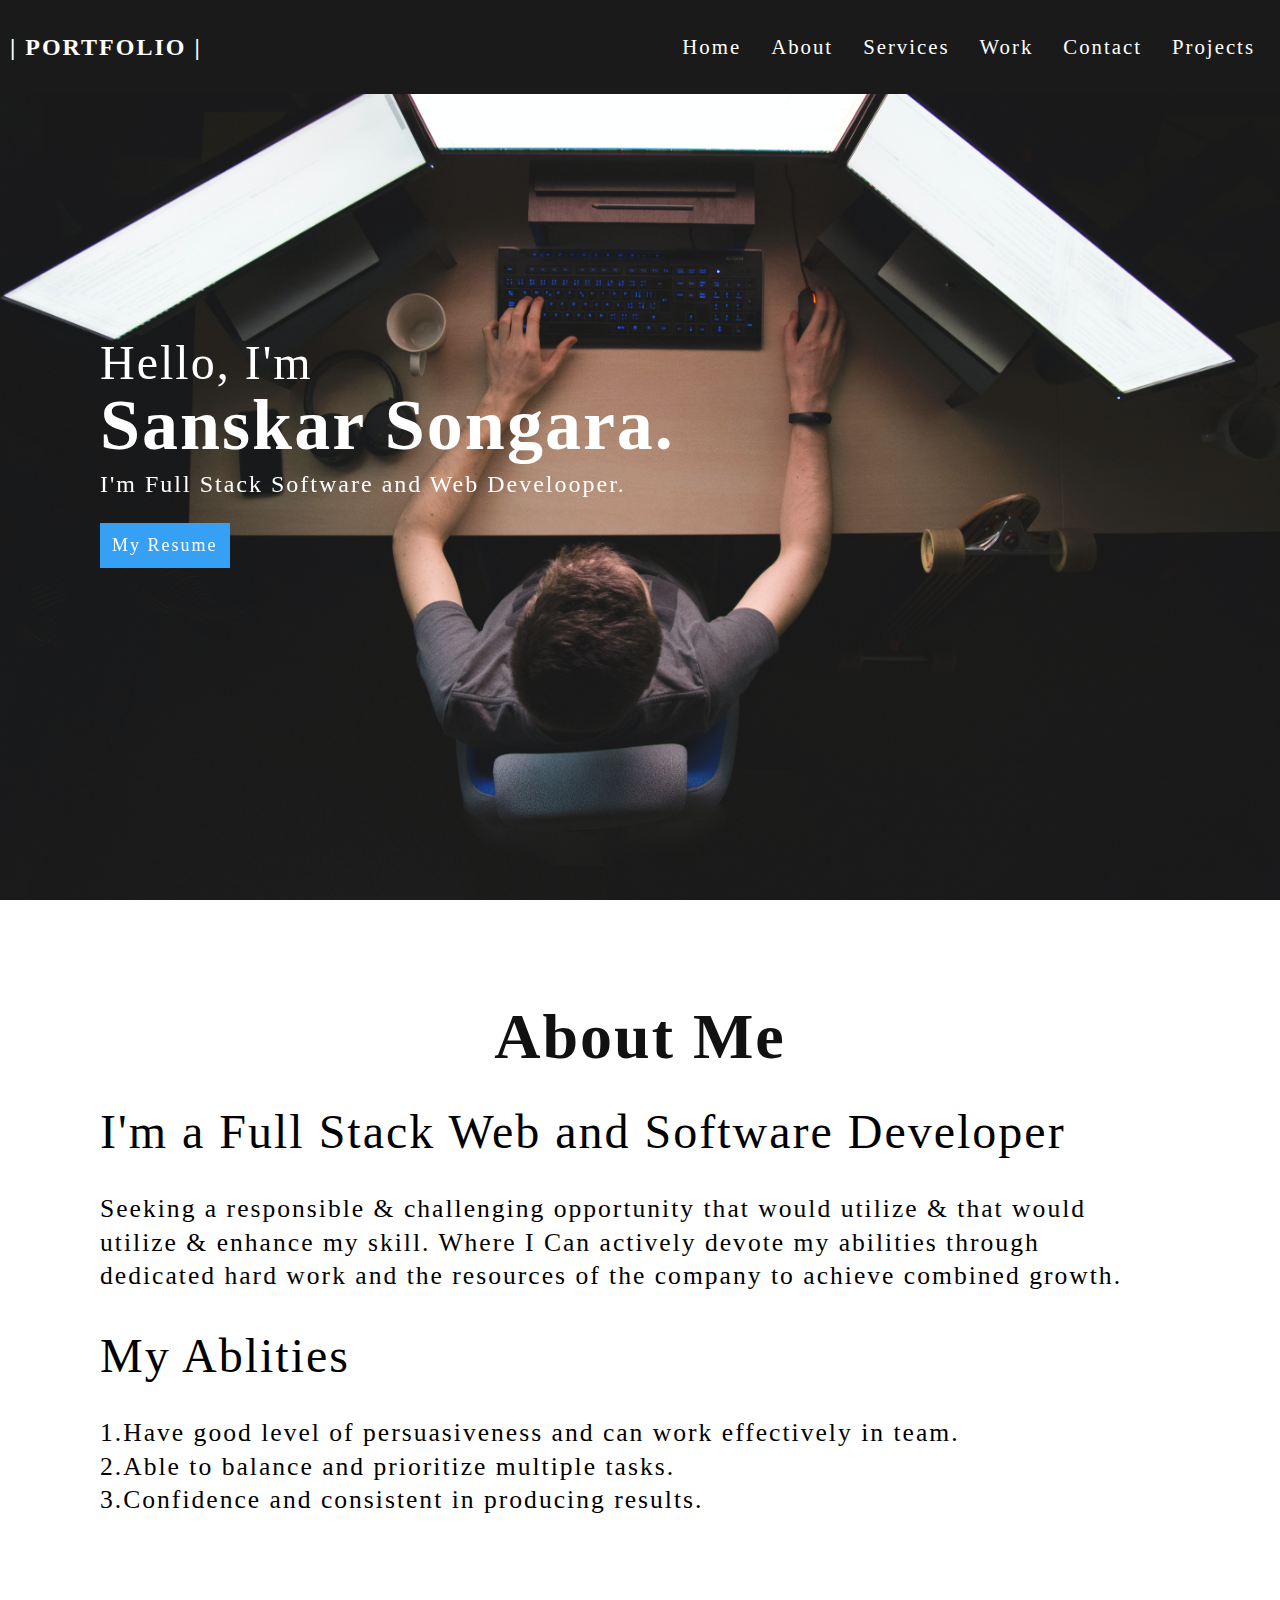
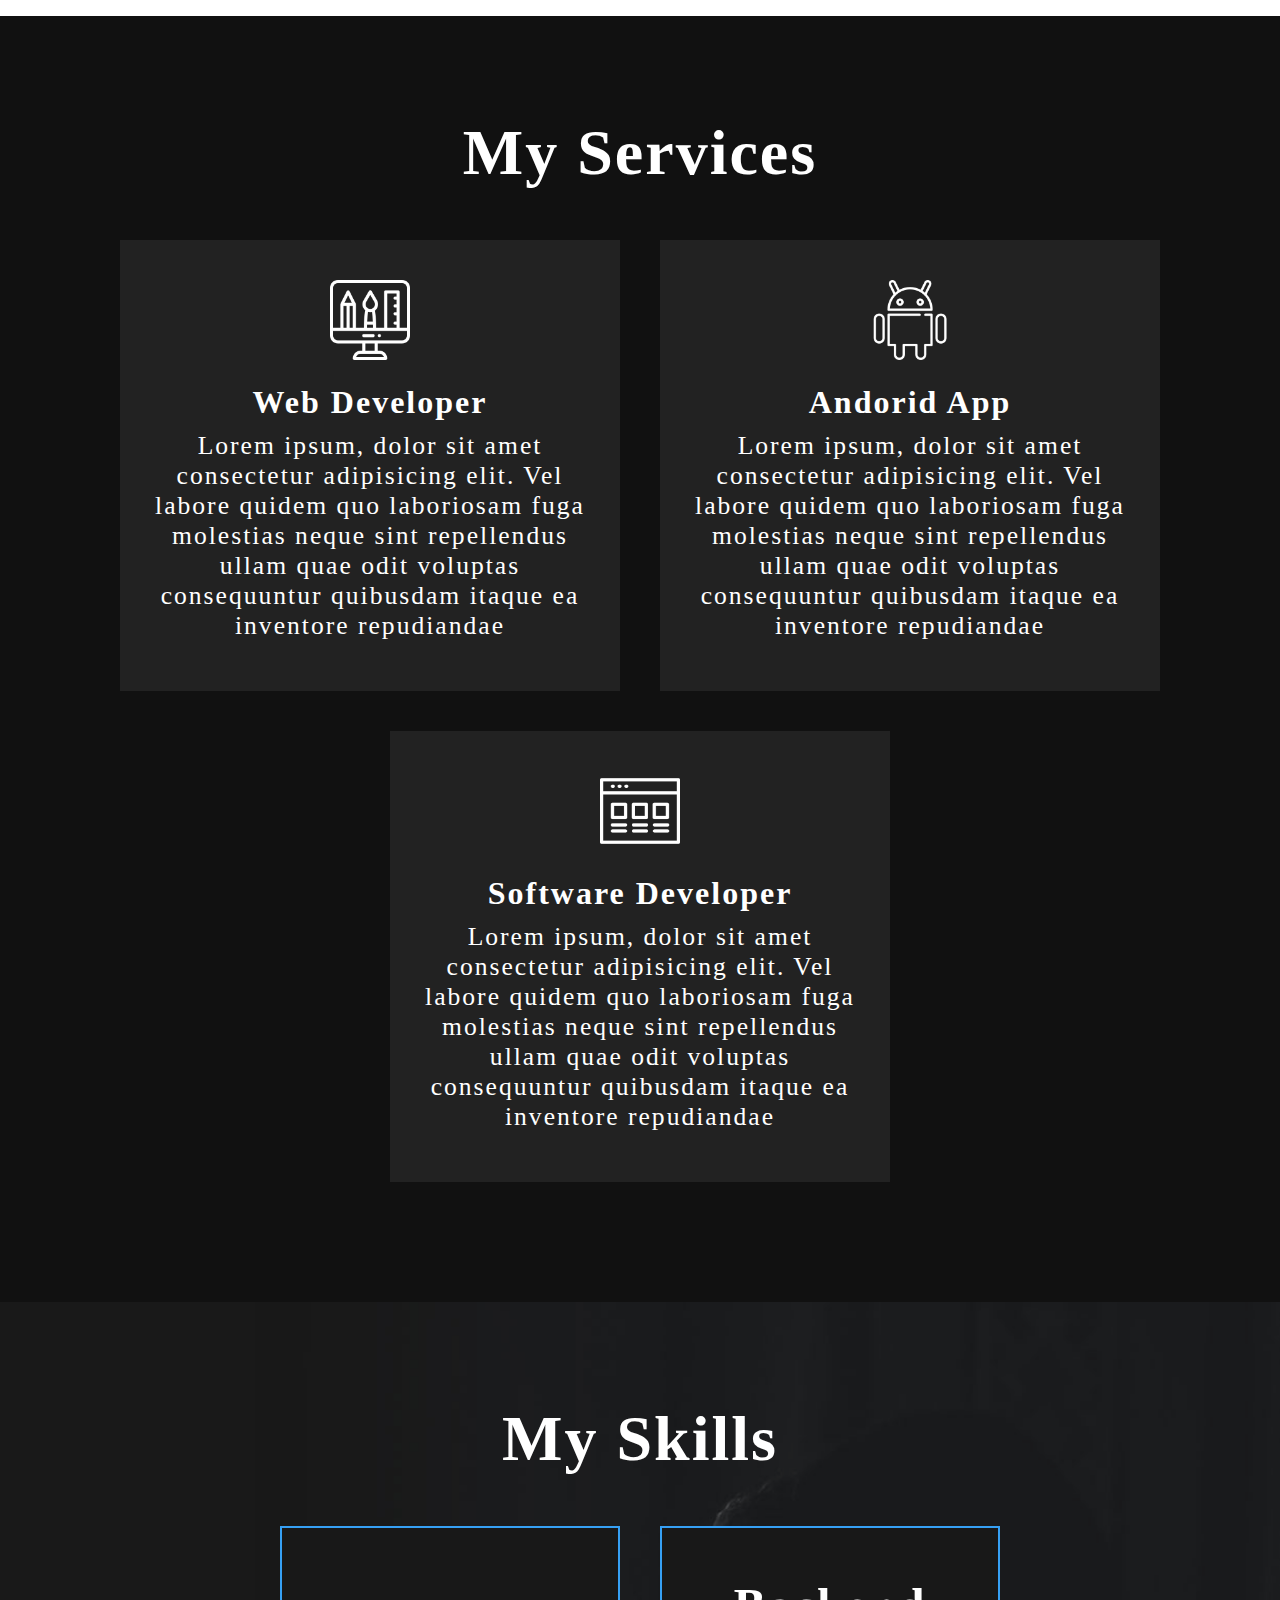
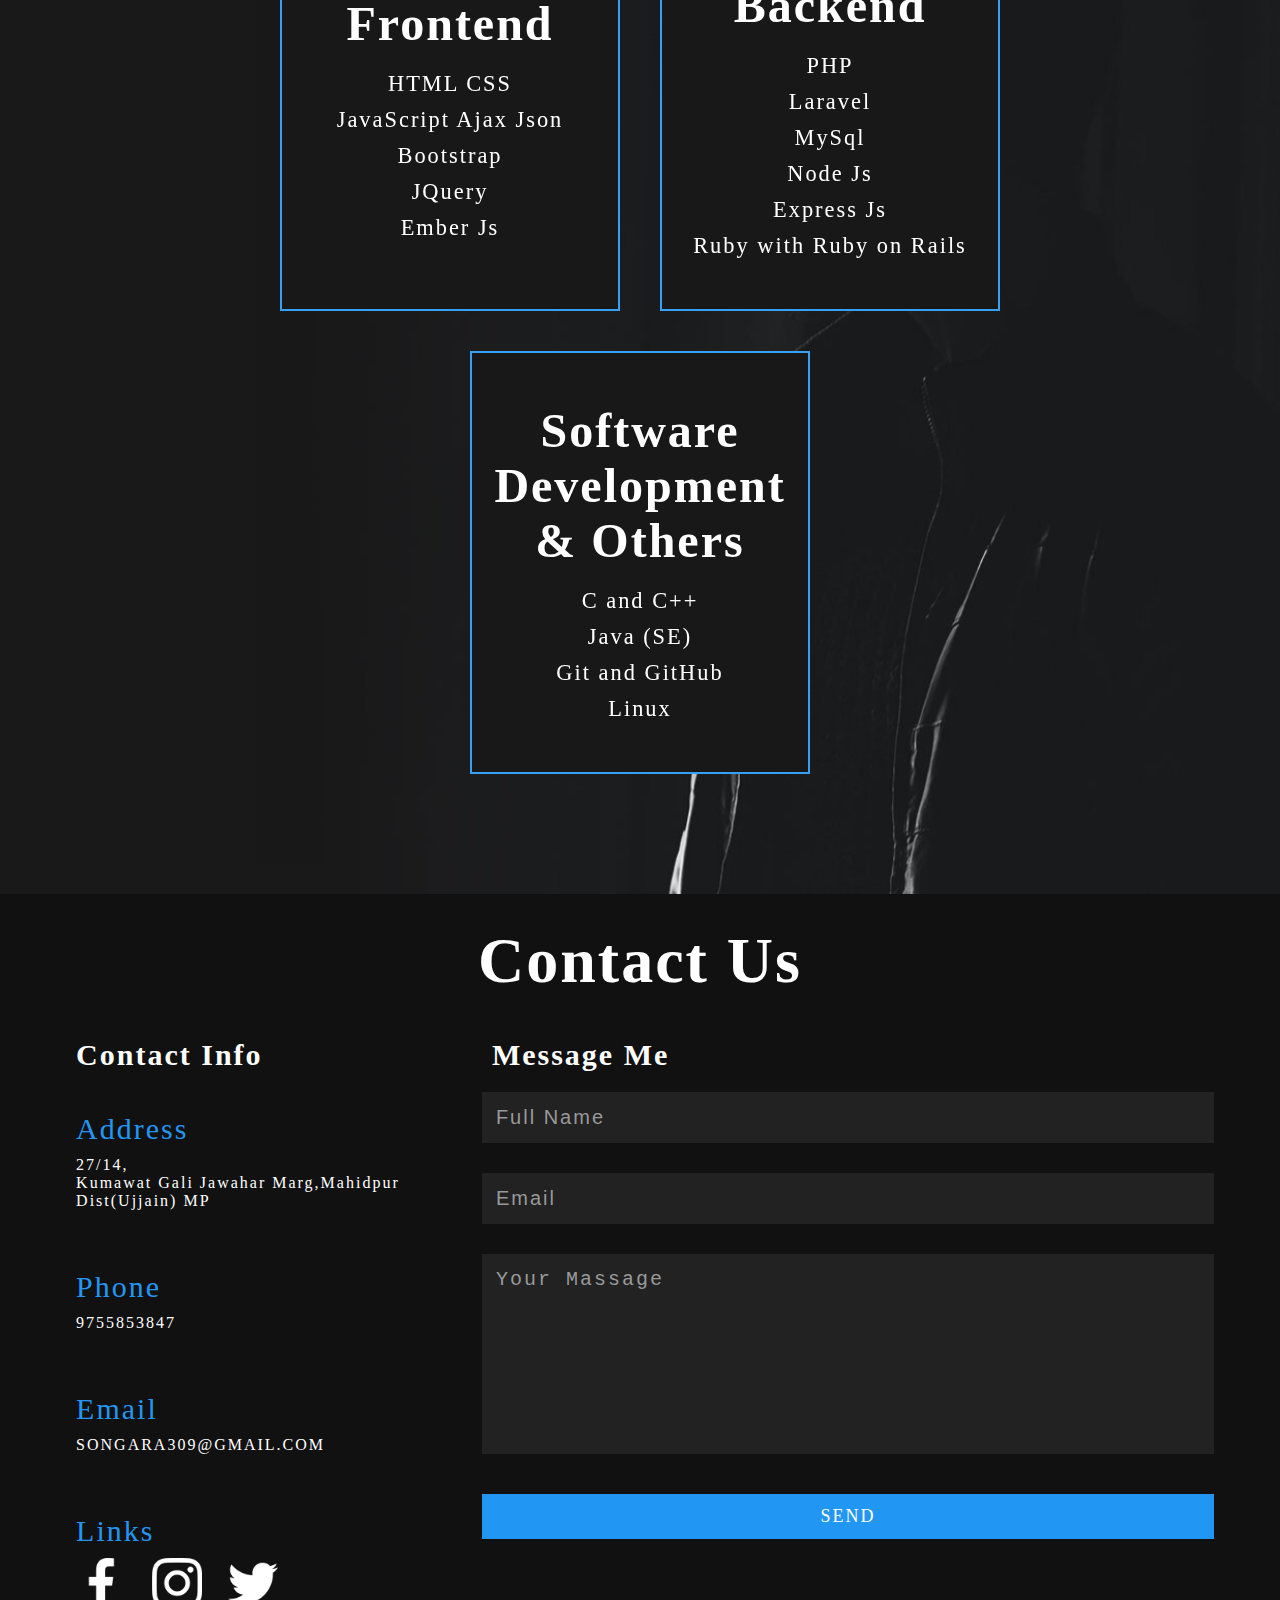
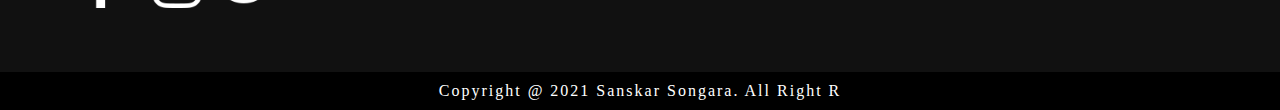
==== index.html @ 2f305f11 "Tab name change & resume fixes" ====
<!DOCTYPE html>
<html lang="en">
<head>
    <meta charset="UTF-8">
    <meta http-equiv="X-UA-Compatible" content="IE=edge">
    <meta name="viewport" content="width=device-width, initial-scale=1.0">
    <link rel="stylesheet" href="style.css">
    <title>Sanskar Songara | Personal Portolio</title>
</head>
<body>
     <header>
         <a href="#" class="logo">| PORTFOLIO |</a>
         <div class="toggle" onclick="toggleMenu(this)"></div>
             <ul class="menu" id="menu"> 
                 <li><a href="#home">Home</a></li>
                 <li><a href="#about">About</a></li>
                 <li><a href="#services">Services</a></li>
                 <li><a href="#work">Work</a></li>
                 <li><a href="#contact">Contact</a></li>
                 <li><a href="#projects">Projects</a></li>
             </ul>
     </header>

     <section class="banner" id="home">
         <div class="textBx">
             <h2>Hello, I'm<br><span>Sanskar Songara.</span></h2>

             <h3>I'm Full Stack Software and Web Develooper.</h3>
             <a href="Resume/index.html" class="btn">My Resume</a>
         </div>
     </section>
    
    <section class="about" id="about">
        <div class="heading">
            <h2>About Me</h2>            
        </div>
        <div class="content">
            <div class="contenBx w50">
                <h3>I'm a Full Stack Web and Software Developer</h3>
                <p><br>Seeking a responsible &  challenging opportunity that would utilize &
                    that would utilize & enhance my skill. Where I Can actively devote my abilities through dedicated hard work and
                    the resources of the company to achieve combined growth. 
                </p>
                <br>
                <br>
                <h3>My Ablities</h3>
                <p>
                    <br>
                    1.Have good level of persuasiveness and can work effectively in team.<br>
                    2.Able to balance and prioritize multiple tasks.<br>
                    3.Confidence and consistent in producing results.
                </p>    
            </div>
           
        </div>
    </section>

    <section class="services" id="services">
        <div class="heading">
            <h2>My Services</h2>
            
        </div>

        <div class="content">
            <div class="servicesBx">
                <img src="img/icon1.png" alt="">
                <h2>Web Developer</h2>
                <p>Lorem ipsum, dolor sit amet consectetur adipisicing elit. Vel labore quidem quo laboriosam fuga molestias neque sint repellendus ullam quae odit voluptas consequuntur quibusdam itaque ea inventore repudiandae </p>
            </div>
            
            <div class="servicesBx">
                <img src="img/icon3.png" alt="">
                <h2>Andorid App</h2>
                <p>Lorem ipsum, dolor sit amet consectetur adipisicing elit. Vel labore quidem quo laboriosam fuga molestias neque sint repellendus ullam quae odit voluptas consequuntur quibusdam itaque ea inventore repudiandae </p>
            </div>

            <div class="servicesBx">
                <img src="img/icon2.png" alt="">
                <h2>Software Developer</h2>
                <p>Lorem ipsum, dolor sit amet consectetur adipisicing elit. Vel labore quidem quo laboriosam fuga molestias neque sint repellendus ullam quae odit voluptas consequuntur quibusdam itaque ea inventore repudiandae </p>
            </div>
        </div>
    </section>
    
    <section class="work" id="work">
      <div class="heading">
          <h2>My Skills</h1>
      </div>
    
    <div class="content">
        
        <div class="workBx">
            <h2>Frontend</h2>
            <ul>
                <li>HTML CSS</li>
                <li>JavaScript Ajax Json</li>
                <li>Bootstrap</li>
                <li>JQuery</li>
                <li>Ember Js</li>
                <!-- <li>React Native</li> -->
            </ul>
        </div>
        
        <div class="workBx">
            <h2>Backend</h2>
            <ul>
                <li>PHP</li>
                <li>Laravel</li>
                <li>MySql</li>
                <li>Node Js</li>
                <li>Express Js </li>
                <li>Ruby with Ruby on Rails</li>
            </ul>
        </div>
        
        <div class="workBx">
            <h2>Software Development & Others</h2>
            <ul>
                <li>C and C++</li>
                <li>Java (SE)</li>
                <li>Git and GitHub</li>
                <li>Linux</li>
            </ul>
        </div>
    </div>     
    </section>
    
    <section class="contact" id="contact">
        <div class="heading">
            <h2>Contact Us</h2>
        </div>
        
        <div class="content">
            <div class="contactInfo">
                <div class="conactInfoBx">
                    <h3>Contact Info</h3>
                    <div class="box">
                        <div class="icon"></div>
                        <div class="text">
                            <h3>Address</h3>
                            <p>27/14,<br> Kumawat Gali Jawahar Marg,Mahidpur<br> Dist(Ujjain) MP</p>
                        </div>
                    </div>
                    <div class="box">
                        <div class="icon"></div>
                        <div class="text">
                            <h3>Phone</h3>
                            <p>9755853847</p>
                        </div>
                    </div>
                    <div class="box">
                        <div class="icon"></div>
                        <div class="text">
                            <h3>Email</h3>
                            <p>SONGARA309@GMAIL.COM</p>
                        </div>
                    </div>
                    <div class="box">
                        <div class="icon"></div>
                        <div class="text">
                            <h3>Links</h3>
                             <img src="img/facebook.png" alt="">
                             <img src="img/instagram.png" alt="">
                             <img src="img/twitter.png" alt="">
                        </div>
                    </div>
                </div>                
            </div>

            <div class="formbx">
                <form action="">
                    <h3>Message Me</h3>
                    <input type="text" placeholder="Full Name">
                    <input type="email" placeholder="Email">
                    <textarea placeholder="Your Massage" ></textarea>
                    <a href="#" class="btn">SEND</a>
                </form>
            </div>
        </div>
    </section>
    

   <div class="copyright">
       <p>Copyright @ 2021 Sanskar Songara. All Right R</p>
   </div>

</body>
</html>


<script>
    function toggleMenu(e)
    {
      
      var menubar = document.getElementById("menu");
      var menulist = document.querySelectorAll(".menu li a");

      if(menubar.style.display=="block")
      {  
          menubar.style.display = "none";
          e.style.backgroundImage = "url('img/menu.png')";
        }
        else
        {
            e.style.backgroundImage = "url('img/close.png')";
            menubar.style.display = "block";
            
            for(let i=0; i<menulist.length;i++)
            {
                menulist[i].addEventListener("click",blockli,true);
            }
            
        }
        
        function blockli()
        {
            menubar.style.display = "none";
            e.style.backgroundImage = "url('img/menu.png')";
        }
    
    }
    
    
     
</script>
---- style.css ----
*{
    
    margin: 0;
    padding: 0;
    box-sizing: border-box;
    letter-spacing: 2px;
    scroll-behavior: smooth;
}

section
{
    padding: 100px;
}
.banner
{
    position: relative;
    min-height: 100vh;
    width: 100%;
    background: url("img/side9.jpg");
    background-size: cover;
    background-position: center;
    display: flex;
    justify-content: space-between;
    align-items: center;    
    opacity: 0.9;
}

.banner h2
{
    font-size: 3em;
    color: #fff;
    font-weight: 500;
    line-height: 1.3em;
    letter-spacing: 2px;
}

.banner h2 span
{
    font-size: 1.5em;
    font-weight: 600;    
    letter-spacing: 2px;
}

.banner h3
{
    font-size: 1.5em;
    color: #fff;
    font-weight: 500;
    line-height: 1.6em;
    letter-spacing: 2px;
}

.btn
{
    position: relative;
    background: #2196f3;
    color: #fff;
    text-decoration: none;
    display: inline-block;
    margin-top: 20px;
    padding: 10px 10px;
    font-size: 18px;
    letter-spacing: 2px;
    font-weight: 500;
    border: 2px solid #2196f3;
}

.btn:hover
{
    background: transparent;
}


header
{
    position: fixed;
    top: 0;
    left: 0;
    background-color: #1a1a1a;
    width: 100%;
    padding: 15px 10px;
    z-index: 1;
    display: flex;
    justify-content: space-between;
    align-items: center;
}

header .logo
{
    color: #fff;
    font-size: 24px;
    text-decoration: none;
    font-weight: 700;
    
}

header ul
{
    position: relative;
    display: flex;
}

header ul li
{
    position: relative;
    list-style: none;
    padding: 20px 0px;
    
}

header ul li:hover
{
    background-color: #2196f3;
}

header ul li a
{
    position: relative;
    display: inline-block;
    margin: 0 15px;
    font-size: 1.3em;
    font-weight: 500;
    color: #fff;
    text-decoration: none;
}

.heading    
{
    width: 100%;
    text-align: center;
    margin-bottom: 30px;
    color: #111;
}

.heading h2
{
    font-weight: 550;
    font-size: 4.0em;
}
.content
{
    display: flex;
    flex-direction: column;
    justify-content: space-between;
}

.contenBx
{
    padding-right: 30px;
}

.contenBx h3
{
    font-size: 3em;
    font-weight: 500;
    
}
.contenBx p
{
    font-size: 1.6em;
    font-weight: 400;    
    line-height: 1.3em;    
}

.w50
{
    min-width: 50%;
}

.services
{
    background: #111;
    
}

.services .heading
{
    color: #fff;
    
}
.services .heading p
{
    font-size: 1.4em;
}

.services .content
{
    display: flex;
    justify-content: center;
    flex-wrap: wrap;
    flex-direction: row;
}

.services .content .servicesBx
{
    padding: 40px 20px;
    background: #222;
    color: #fff;
    max-width: 500px;
    margin: 20px;
    text-align: center;
    transition: 0.5s;
}

.services .content .servicesBx:hover
{
    background-color:  #2196f3;
}


.services .content .servicesBx img
{
    max-width: 80px;
    filter: invert(1);
    margin-bottom: 10px;
}

.services .content .servicesBx h2
{
    font-weight: 550;
    font-size: 2.0em;
    margin: 10px;
}
.services .content .servicesBx p
{
    font-size: 1.6em;
    font-weight: 400;   
    margin: 10px;
}

.work
{
    position: relative;
    min-height: 100vh;
    background: url("img/banner\ \(1\).jpg");
    background-size: cover;
    background-repeat: no-repeat;
    background-position: right;
    opacity: 0.9;
}

.work .heading h2
{
    color: #fff;
}

.work .content
{
    position: relative;
    display: flex;
    flex-direction: row;
    justify-content: center;
    flex-wrap: wrap;
    
}

.content .workBx:hover
{
    background: #2196f3;
    color: black;
}
.content .workBx
{
    padding: 40px 20px;
    background: black;
    color: #fff;
    width: 340px;
    margin: 20px;
    text-align: center;
    display: flex;
    justify-content: center;
    align-items: center;
    flex-direction: column;
    transition: 0.5s;
    border: 2px solid  #2196f3;
}
.workBx h2
{
    font-weight: 550;
    font-size: 3.0em;
    margin: 10px;
}

.workBx ul li
{
    list-style: none;  
    font-size: 1.4em;
    margin: 10px;
}

.contact .heading h2
{
    color: #fff;
}
.contact
{
    color: #fff;
    background: #111;
    padding: 30px;
}


.contact .content
{
    display: flex;
    flex-direction: row;
    justify-content: space-around;
    
}

.conactInfo
{
    min-height: 40%;    
}

.conactInfoBx
{
    position: relative;
}

.conactInfoBx .box
{
    position: relative;
    padding: 20px 0;
    display: flex;
}

.conactInfoBx h3
{
    font-weight: 550;
    font-size: 30px;
    margin: 10px;   
    color: white;
}

.conactInfoBx  .box .text h3
{
    font-weight: 500;
    color: #2196f3;
    margin-bottom: 0;
}
.conactInfoBx  .box .text img
{
    filter: invert(1);
    max-width: 40px;
    padding: 10px;
    max-width: 70px; 
}

.conactInfoBx .box .text p
{
    font-weight: 300;
    font-size: 16px;
    margin: 10px;   
    color: white;
  
}

.contact .content .formbx
{
    min-width: 60%;
}

.contact .content .formbx form 
{
    display: flex;
    flex-direction: column;
}

.contact .content .formbx form input,
.contact .content .formbx form textarea
{
    color: #fff;
    font-size: 20px;
    font-weight: 500;
    margin-top: 10px;
} 

.contact .content .formbx form h3
{
    font-weight: 550;
    font-size: 30px;
    margin: 10px;   
    color: white;
}

.formbx form input,
.formbx form textarea
{
    margin-bottom: 20px;
    padding: 14px;
    font-size: 16px;
    border: none;
    outline: none;
    background: #222;
    resize: none;
    
}
.formbx form textarea{
    
    min-height: 200px;

}

.formbx form input::placeholder,
.formbx form textarea::placeholder
{
 color: #999;
}

.formbx form a
{
    text-align: center;
    
}

.copyright
{
    background-color: #000;
    color: #fff;
    text-align: center;
    padding: 10px;
}

@media (max-width: 991px)
{
    .menu
    {
        position: fixed;
        top: 58px;
        left: 0;
        display: none;
        text-align: center;
        background-color: #222;
        width: 100%;
        height: 100%;
        border-top:  1px solid reba(0,0,0,0.2);
        transition: 0.10;
        z-index: 0.9;
        
    }
    
   

   .toggle
   {
       width: 40px;
       height: 40px;
       background: url("img/menu.png");
       background-position: center;
       background-repeat: no-repeat;
       background-size: 30px;
       cursor: pointer;
       transition: 0.5;
       
    }
    
    
    
    .contact .content 
    {
        flex-direction: column;
        padding: 15px;
    }


    .contact .content .formbx form 
    {
        margin-top: 20px;
    }
    
    section 
    {
        padding: 20px;
    }
    

  
    .banner h2 {
    font-size: 1.5em;
    }

    .banner {
        min-height: 60vh;
    }


   .heading h2 {
    font-weight: 550;
    font-size: 2em;
   }

   .contenBx h3 {
    font-size: 1.5em;
    font-weight: 500;
    text-align: center;
   }

   .contenBx {
       padding-right: 0;
    }

   .contenBx p{
      font-size: 1.2rem;   
   }

   .services .content .servicesBx h2 {
   
    font-size: 1.5em;
   
}

 .services .content .servicesBx p {
    font-size: 1.1em;
    
}

.services .content .servicesBx {
    padding: 15px 0px;
   
}

.workBx h2 {
 
    font-size: 1.7em;
 
}

.workBx ul li {
    font-size: 1.2em;
    
}

.content .workBx {
    padding: 10px 10px;
} 

.conactInfoBx .box .text img {
    max-width: 43px;
}

.contact .content .formbx form input,
.contact .content .formbx form textarea
 {
   font-size: 12px;
}

}
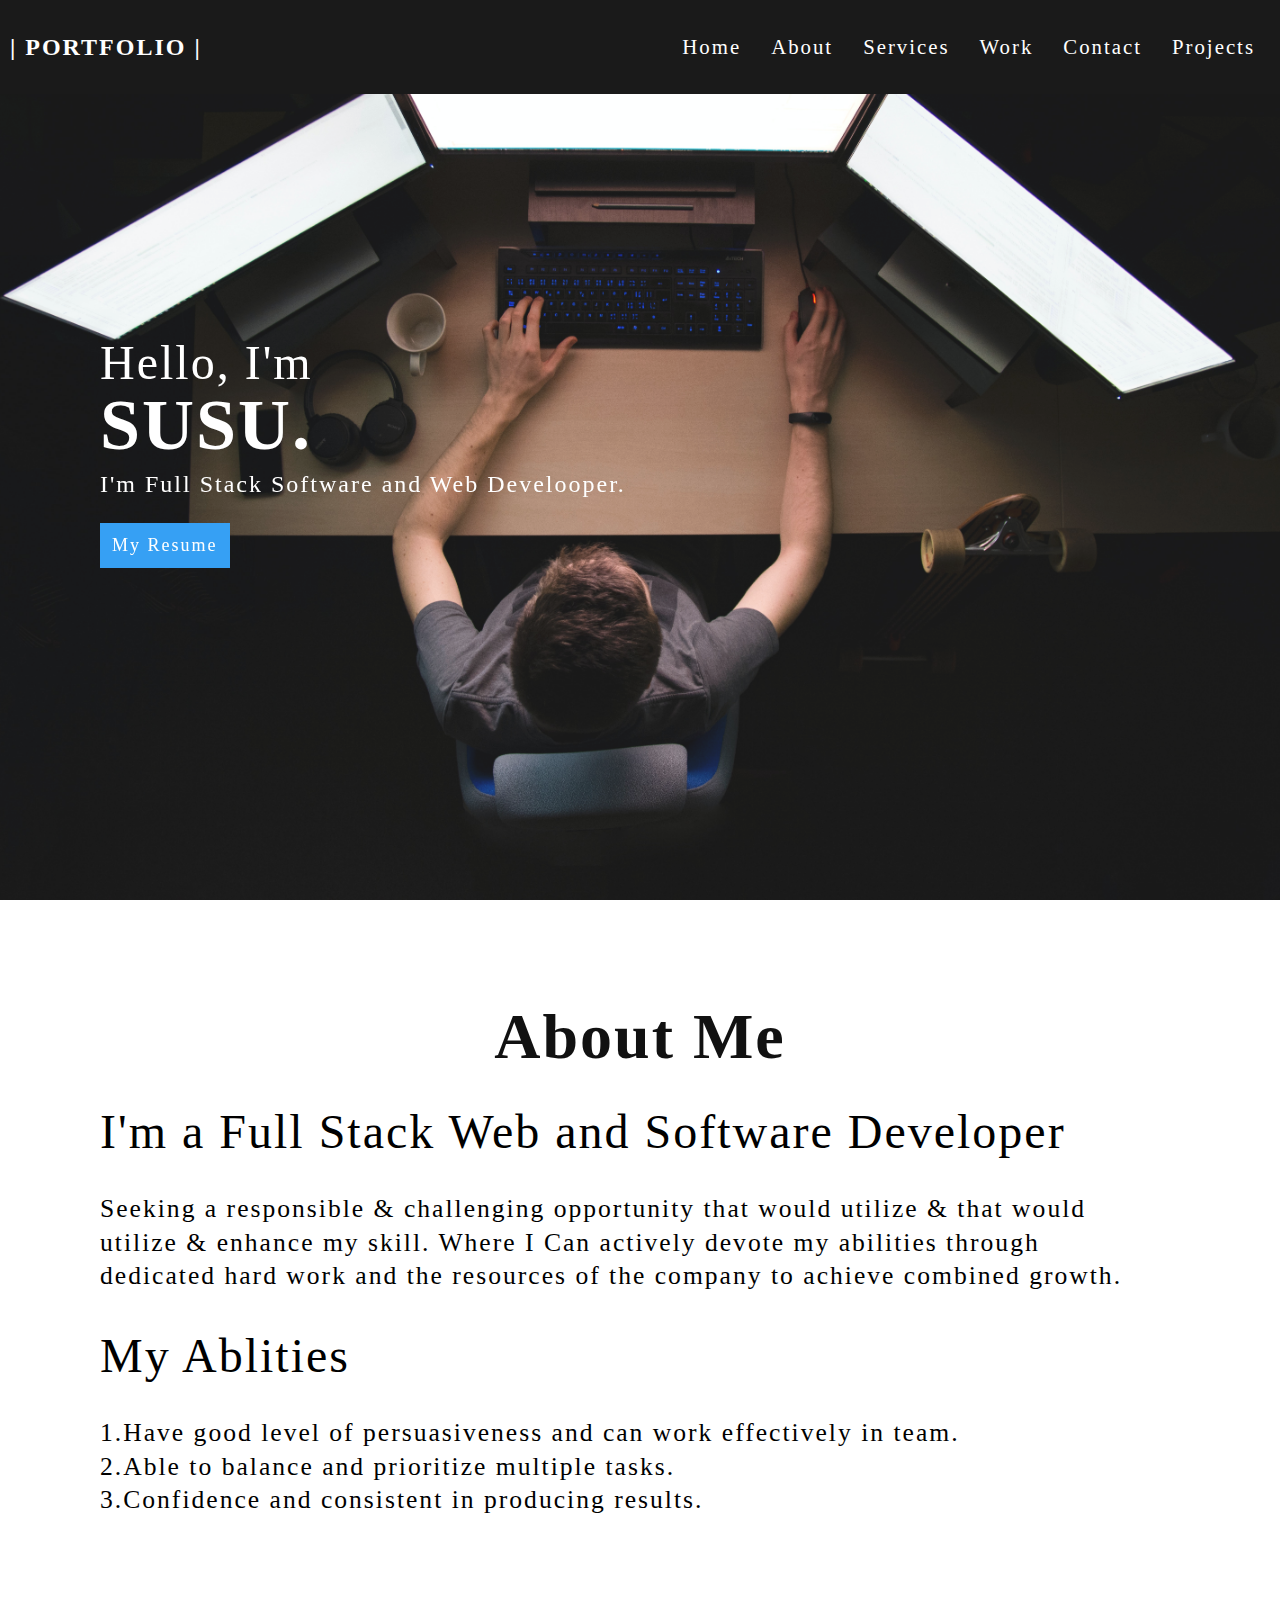
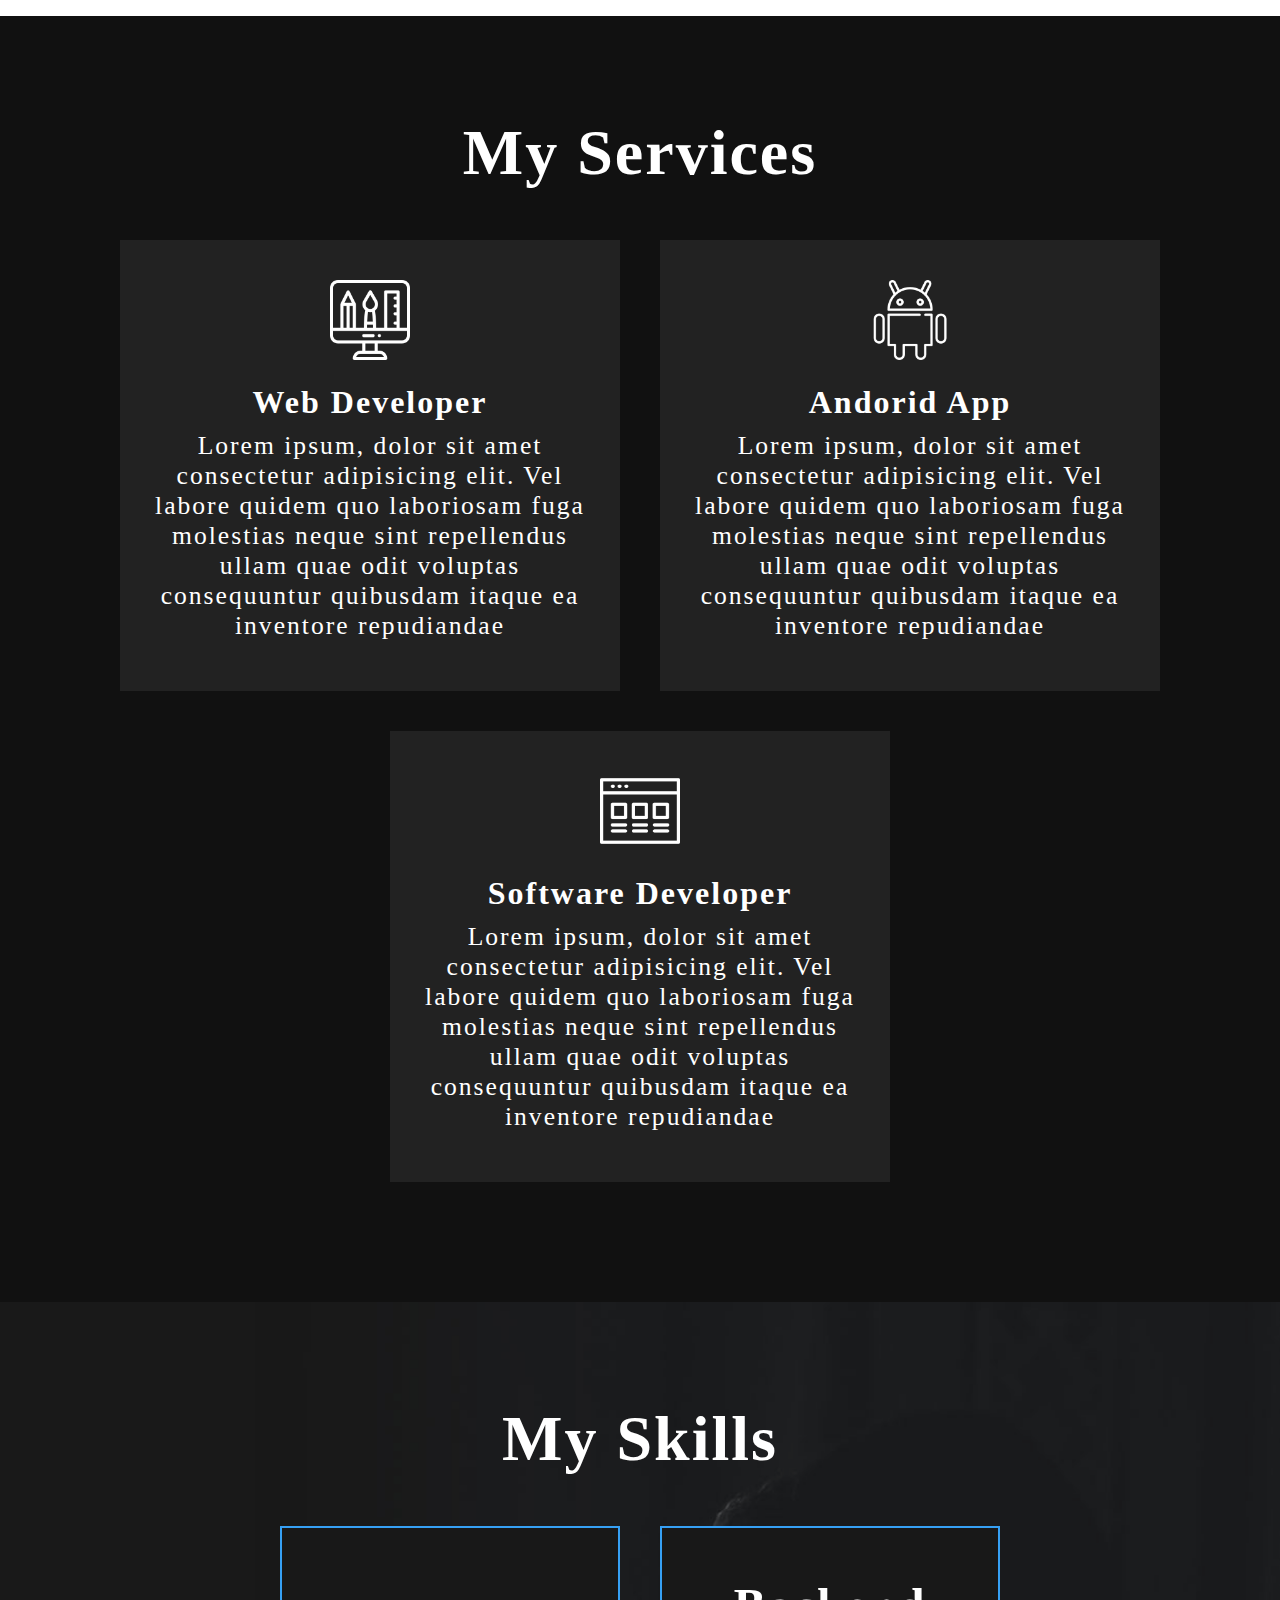
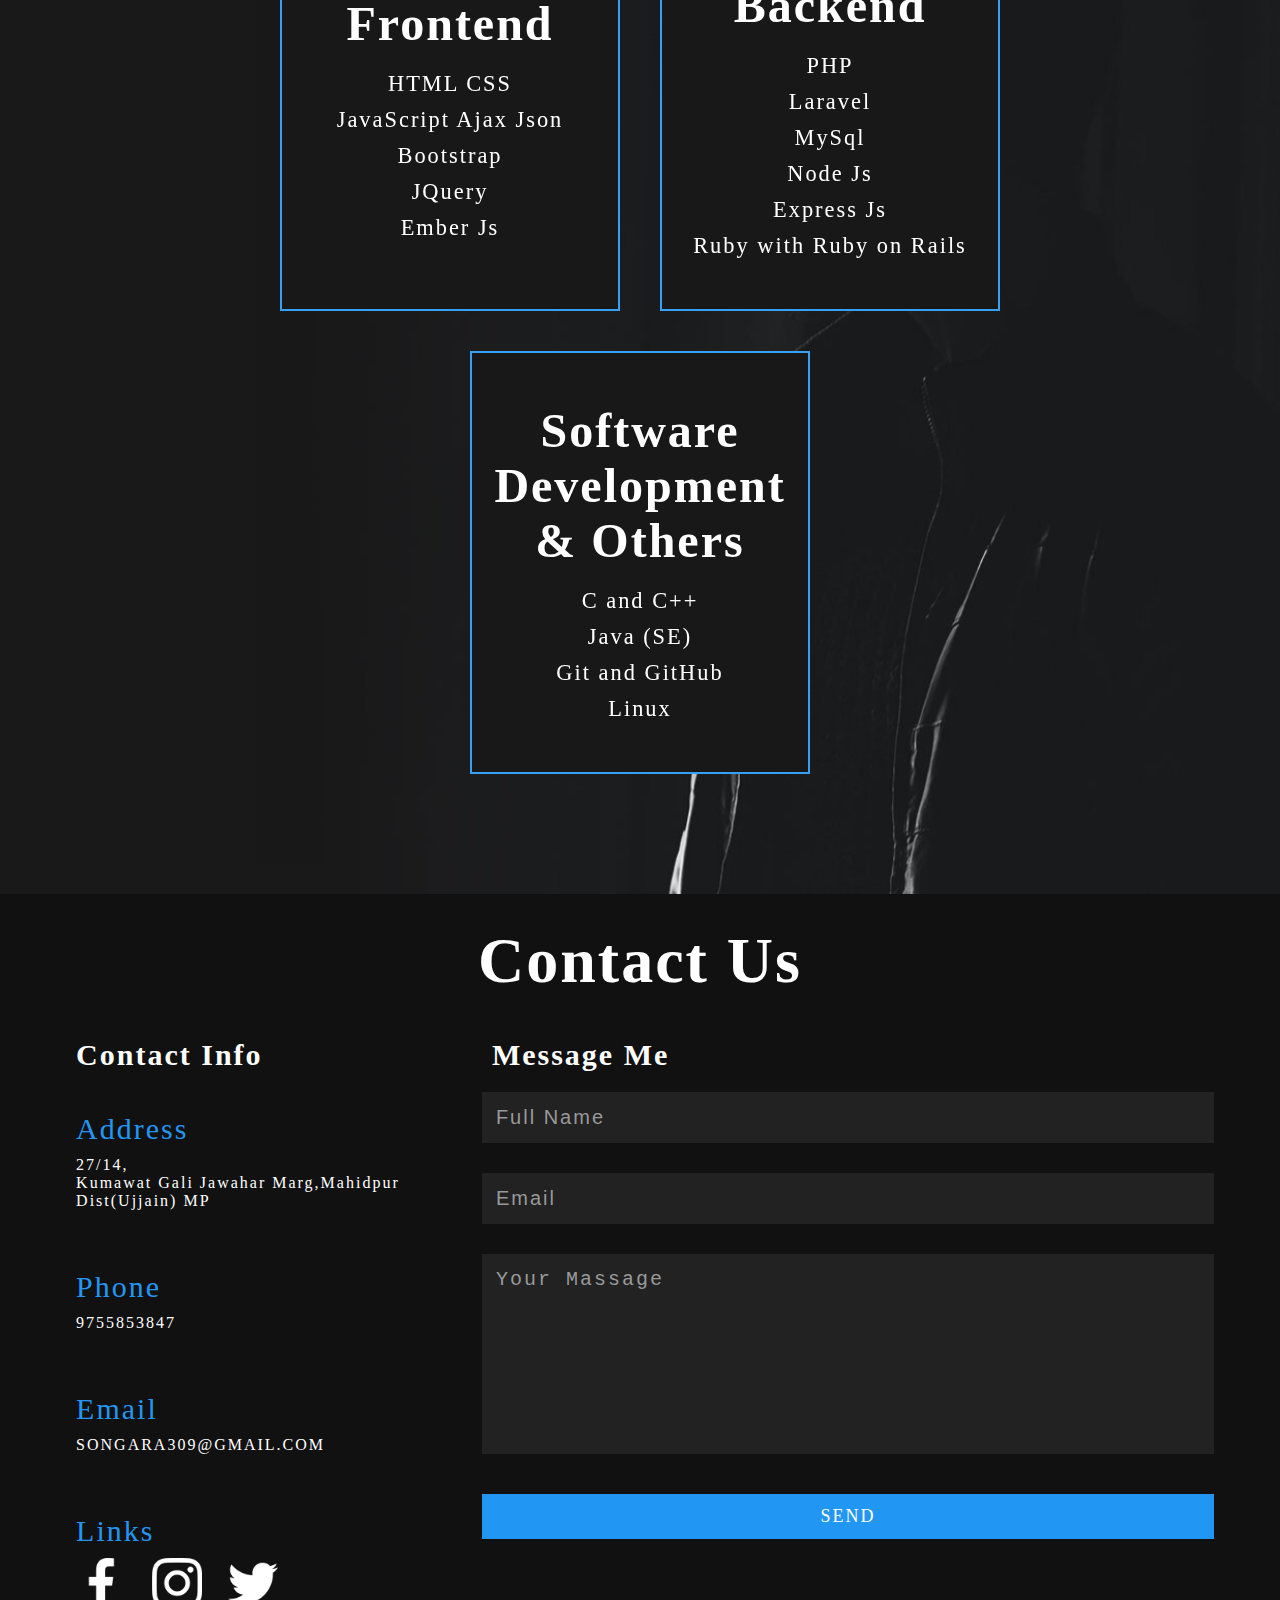
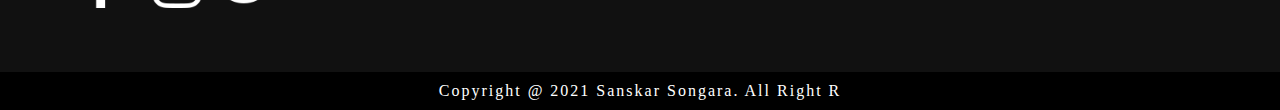
==== commit 208988a8: "contnent changes" ====
--- a/index.html
+++ b/index.html
@@ -5,7 +5,7 @@
     <meta http-equiv="X-UA-Compatible" content="IE=edge">
     <meta name="viewport" content="width=device-width, initial-scale=1.0">
     <link rel="stylesheet" href="style.css">
-    <title>Sanskar Songara | Personal Portolio</title>
+    <title>SUSU | Personal Portolio</title>
 </head>
 <body>
      <header>
@@ -23,7 +23,7 @@
 
      <section class="banner" id="home">
          <div class="textBx">
-             <h2>Hello, I'm<br><span>Sanskar Songara.</span></h2>
+             <h2>Hello, I'm<br><span>SUSU.</span></h2>
 
              <h3>I'm Full Stack Software and Web Develooper.</h3>
              <a href="Resume/index.html" class="btn">My Resume</a>
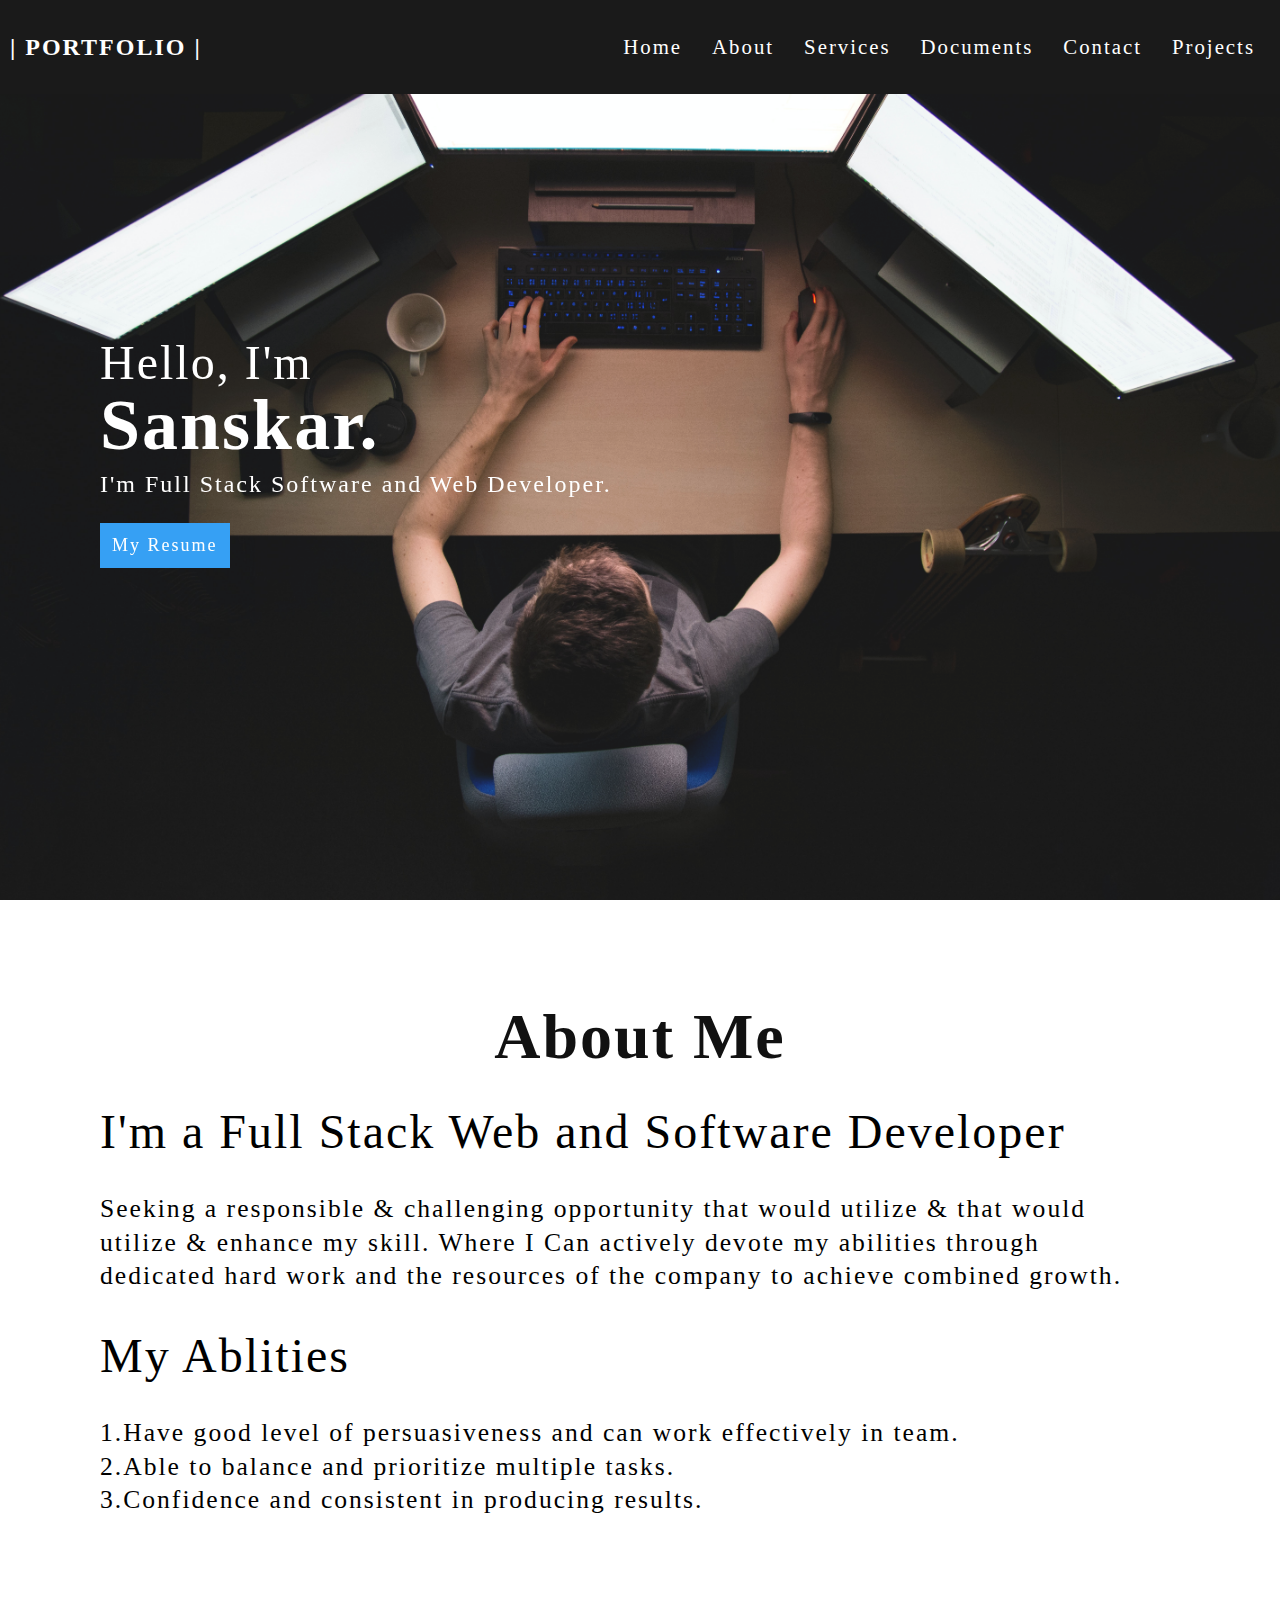
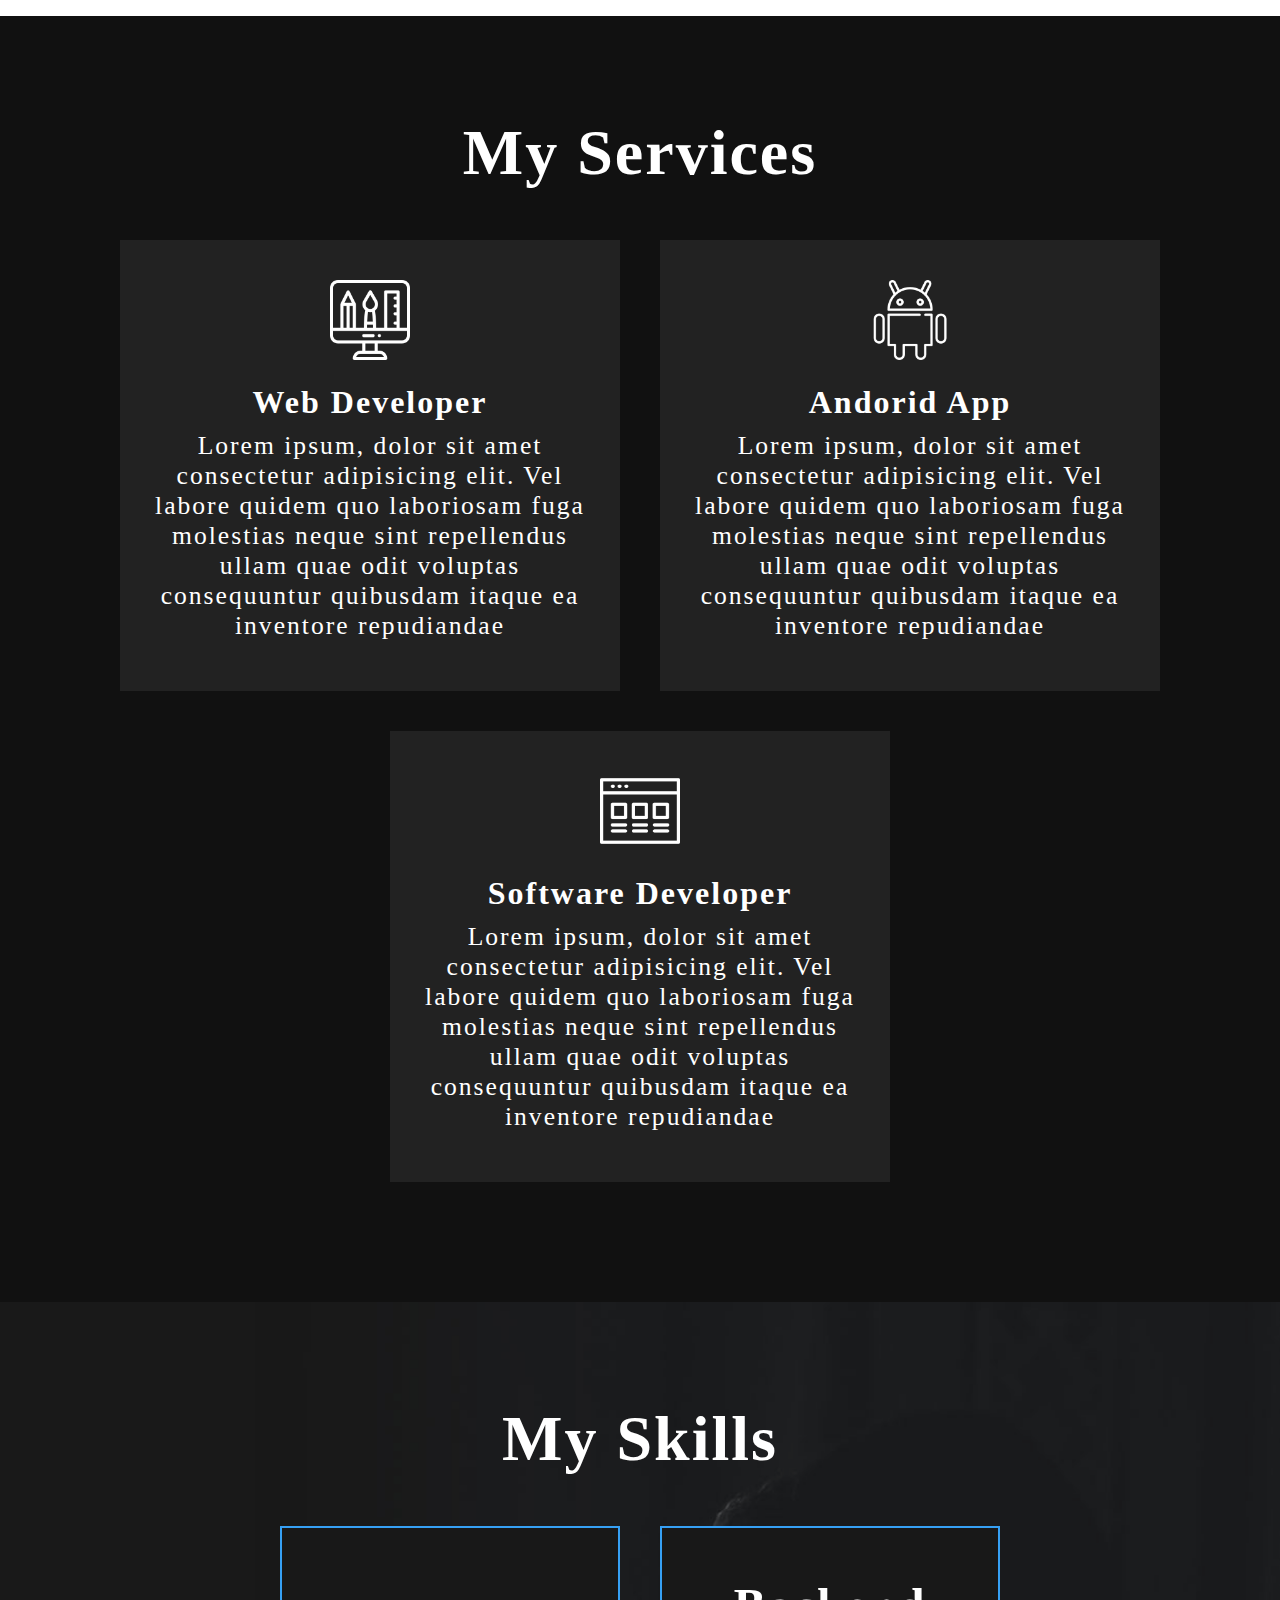
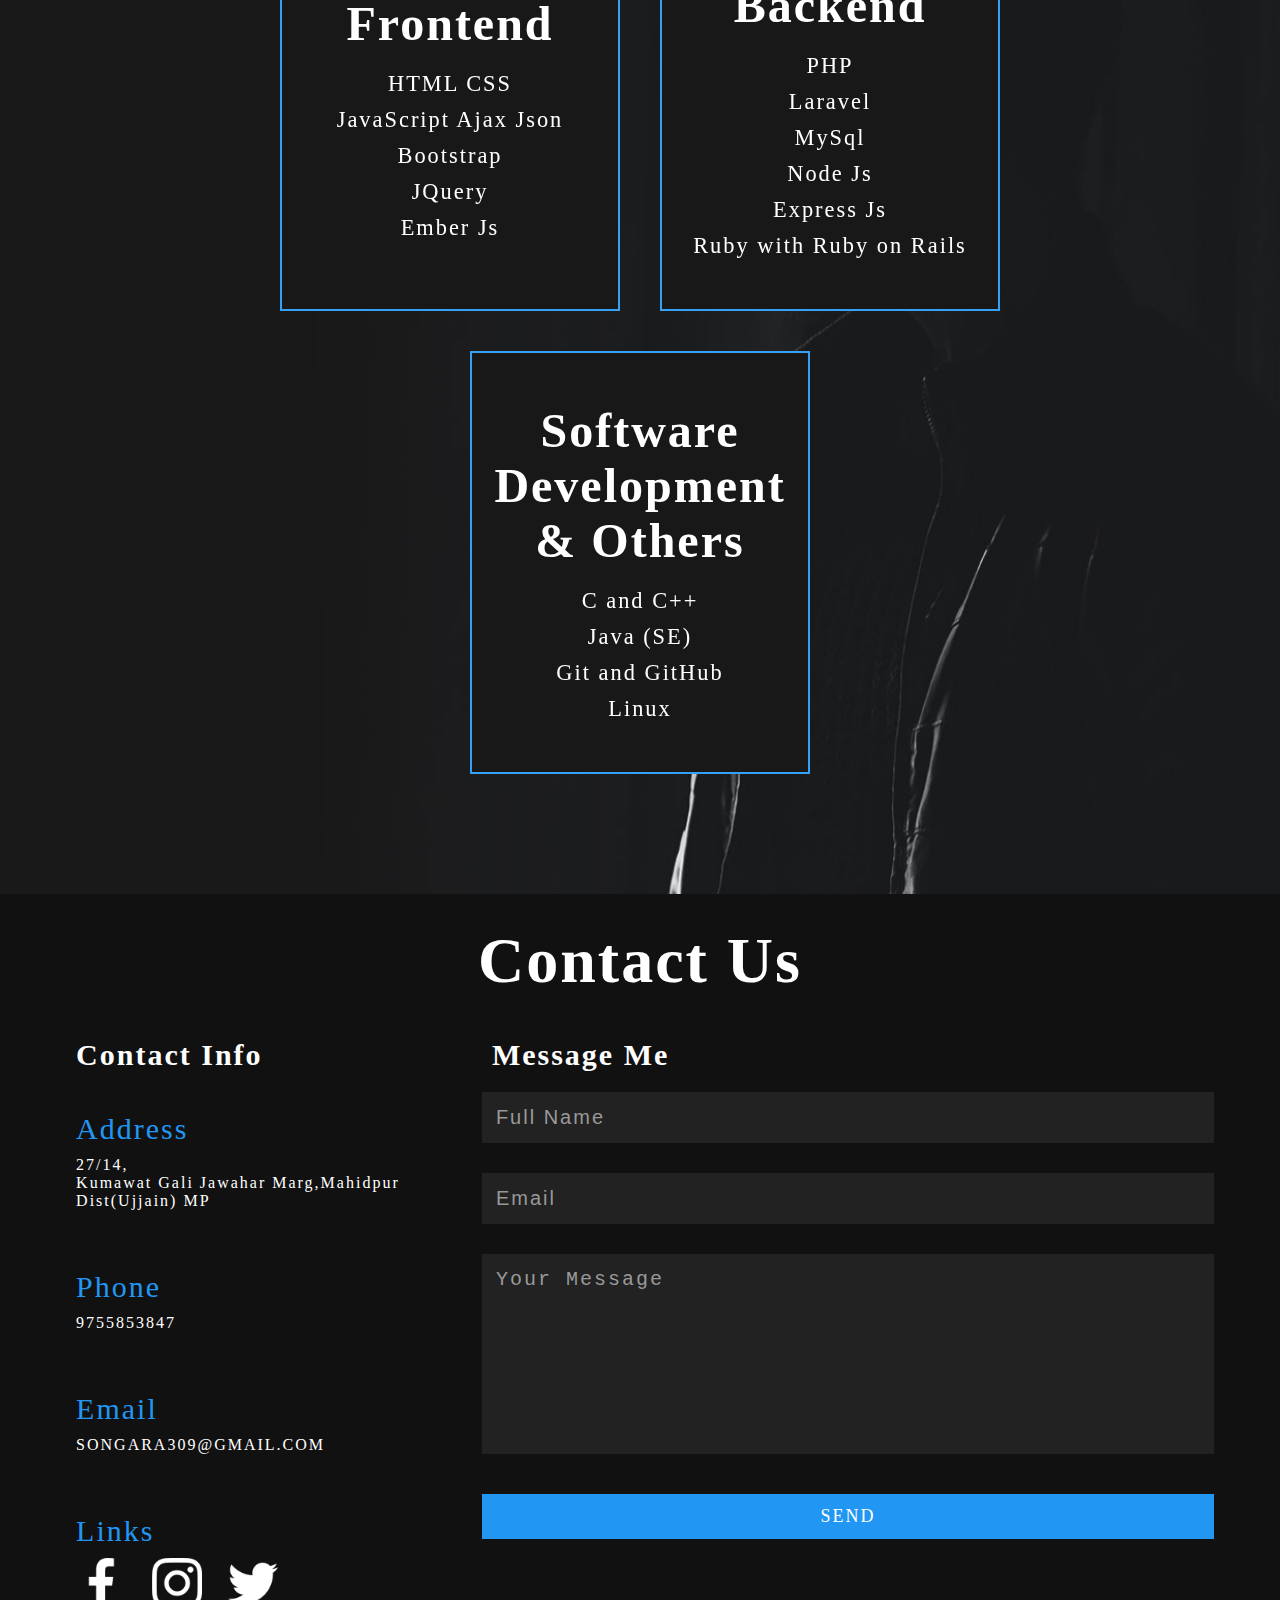
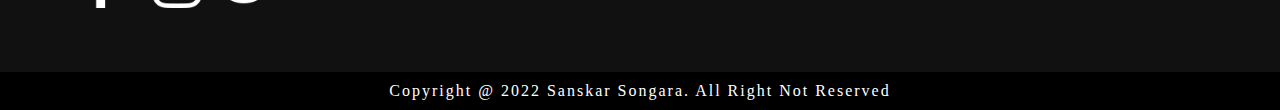
==== commit e9adf928: "Document files page added" ====
--- a/index.html
+++ b/index.html
@@ -5,17 +5,17 @@
     <meta http-equiv="X-UA-Compatible" content="IE=edge">
     <meta name="viewport" content="width=device-width, initial-scale=1.0">
     <link rel="stylesheet" href="style.css">
-    <title>SUSU | Personal Portolio</title>
+    <title>Sanskar | Personal Portolio</title>
 </head>
 <body>
      <header>
          <a href="#" class="logo">| PORTFOLIO |</a>
          <div class="toggle" onclick="toggleMenu(this)"></div>
              <ul class="menu" id="menu"> 
-                 <li><a href="#home">Home</a></li>
+                 <li><a href="index.html">Home</a></li>
                  <li><a href="#about">About</a></li>
                  <li><a href="#services">Services</a></li>
-                 <li><a href="#work">Work</a></li>
+                 <li><a href="links.html">Documents</a></li>
                  <li><a href="#contact">Contact</a></li>
                  <li><a href="#projects">Projects</a></li>
              </ul>
@@ -23,9 +23,9 @@
 
      <section class="banner" id="home">
          <div class="textBx">
-             <h2>Hello, I'm<br><span>SUSU.</span></h2>
-
-             <h3>I'm Full Stack Software and Web Develooper.</h3>
+             <h2>Hello, I'm<br><span>Sanskar.</span></h2>
+
+             <h3>I'm Full Stack Software and Web Developer.</h3>
              <a href="Resume/index.html" class="btn">My Resume</a>
          </div>
      </section>
@@ -172,7 +172,7 @@
                     <h3>Message Me</h3>
                     <input type="text" placeholder="Full Name">
                     <input type="email" placeholder="Email">
-                    <textarea placeholder="Your Massage" ></textarea>
+                    <textarea placeholder="Your Message" ></textarea>
                     <a href="#" class="btn">SEND</a>
                 </form>
             </div>
@@ -181,7 +181,7 @@
     
 
    <div class="copyright">
-       <p>Copyright @ 2021 Sanskar Songara. All Right R</p>
+       <p>Copyright @ 2022 Sanskar Songara. All Right Not Reserved</p>
    </div>
 
 </body>
--- a/style.css
+++ b/style.css
@@ -23,6 +23,45 @@
     justify-content: space-between;
     align-items: center;    
     opacity: 0.9;
+}
+
+.banner2
+{
+    position: relative;
+    min-height: 100vh;
+    width: 100%;
+    background: url("img/banner\ \(1\).jpg");
+    background-size: cover;
+    background-position: center;
+    display: flex;
+    justify-content: space-between;
+    align-items: center;    
+    opacity: 0.9;
+}
+
+.banner2 h2
+{
+    font-size: 3em;
+    color: #fff;
+    font-weight: 500;
+    line-height: 1.3em;
+    letter-spacing: 2px;
+}
+
+.banner2 h2 span
+{
+    font-size: 1.5em;
+    font-weight: 600;    
+    letter-spacing: 2px;
+}
+
+.banner2 h3
+{
+    font-size: 1.5em;
+    color: #fff;
+    font-weight: 500;
+    line-height: 1.6em;
+    letter-spacing: 2px;
 }
 
 .banner h2
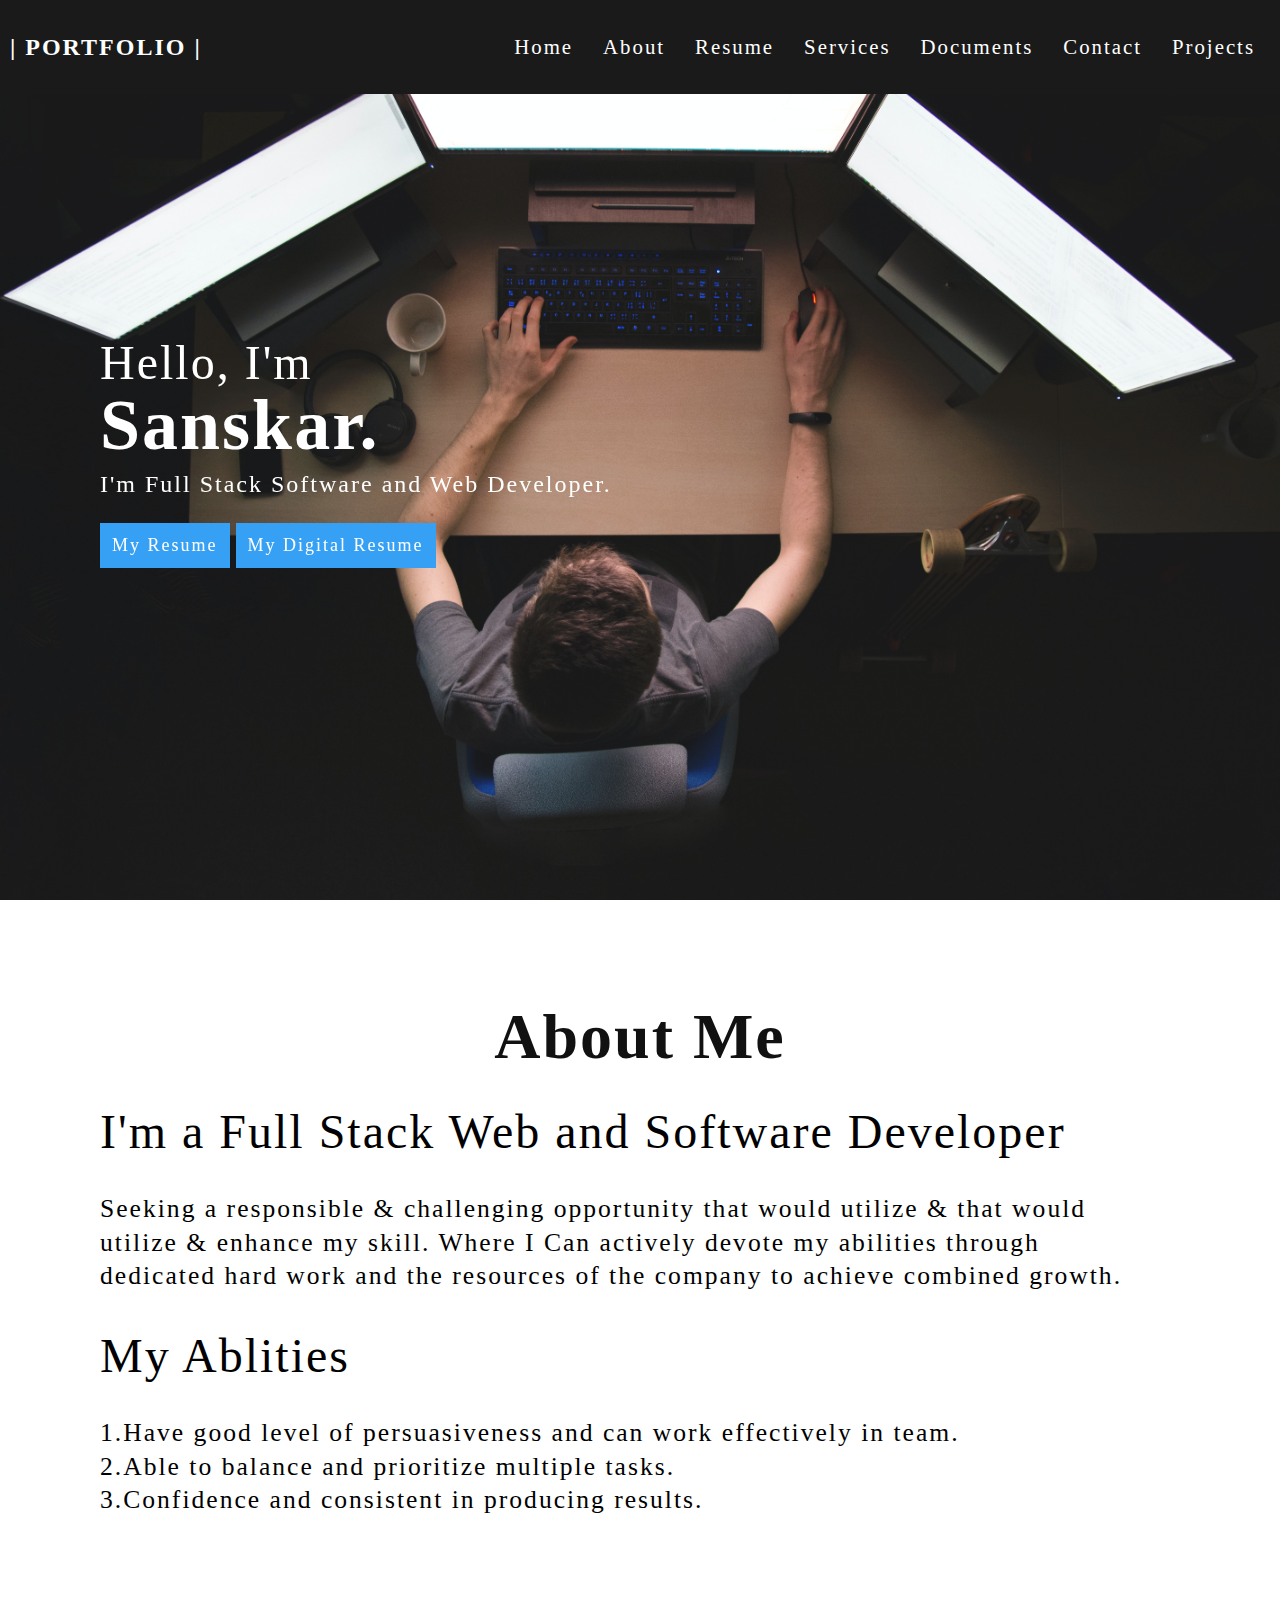
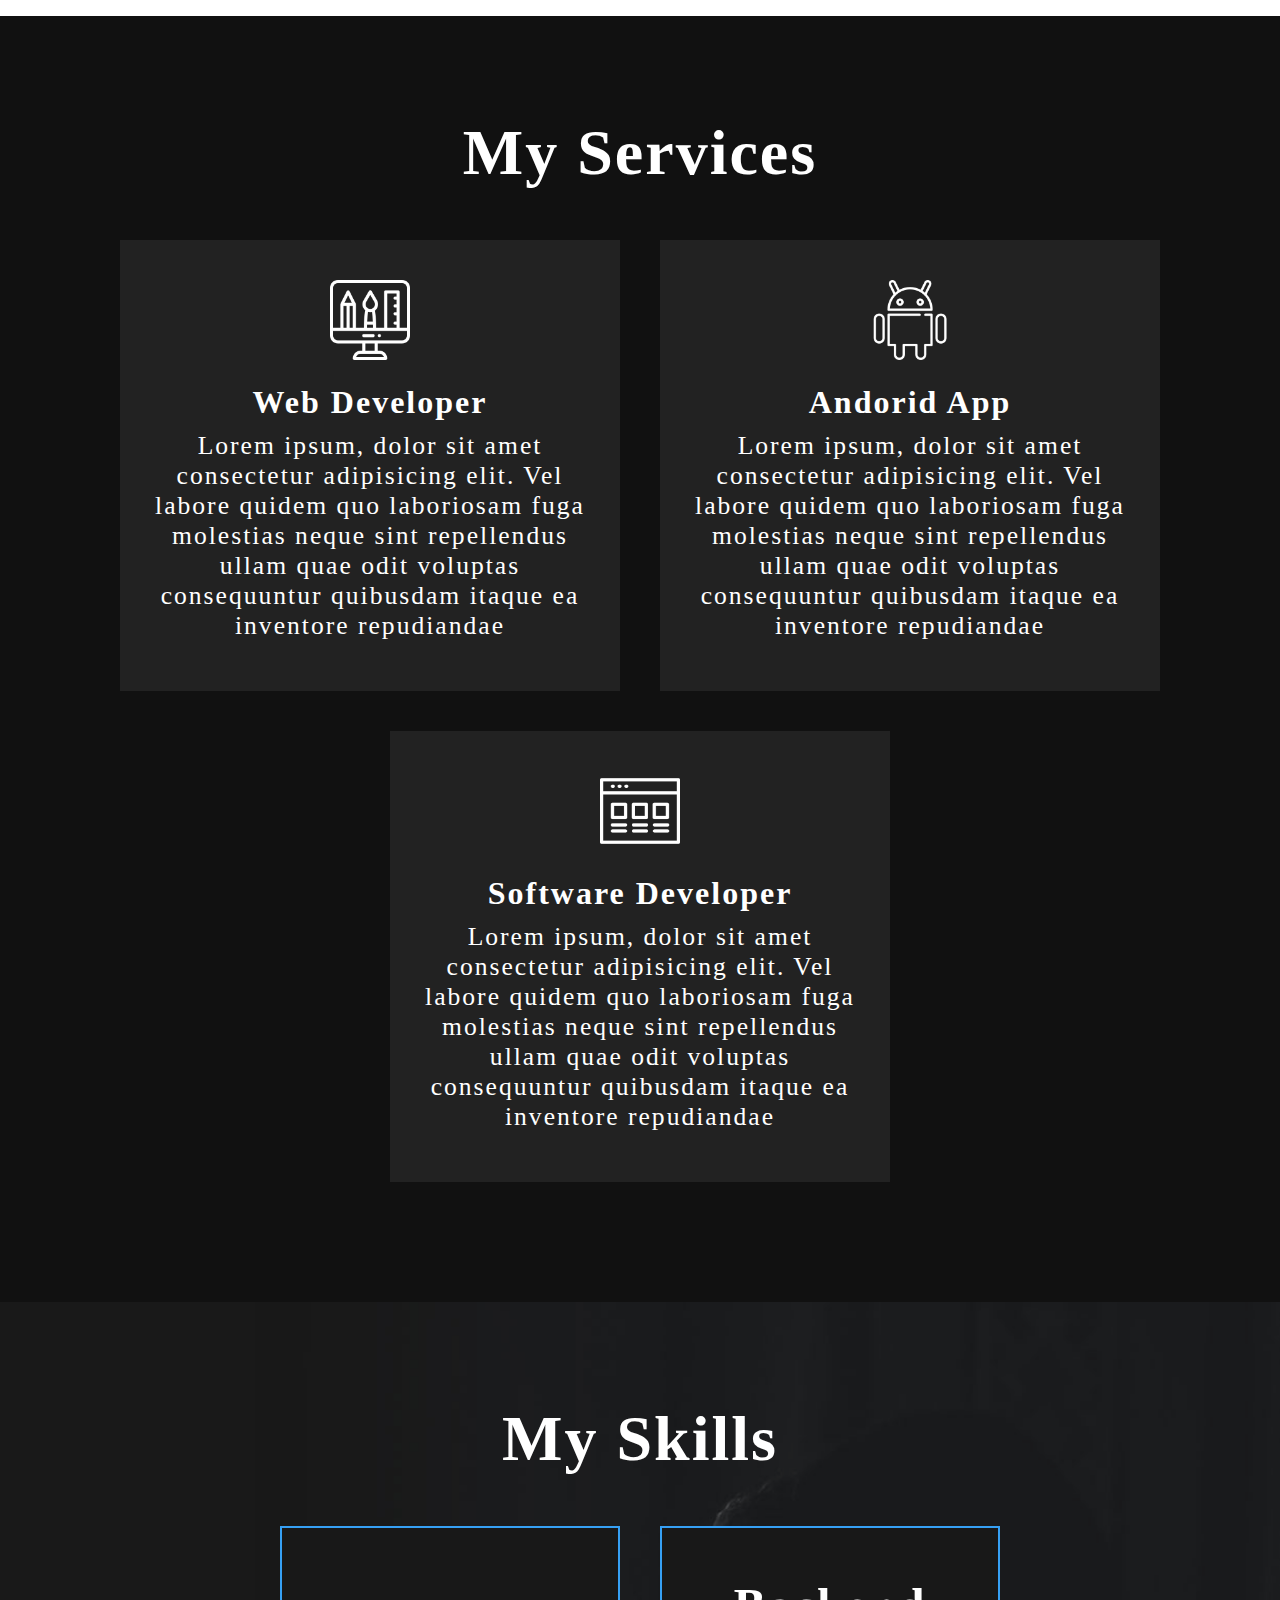
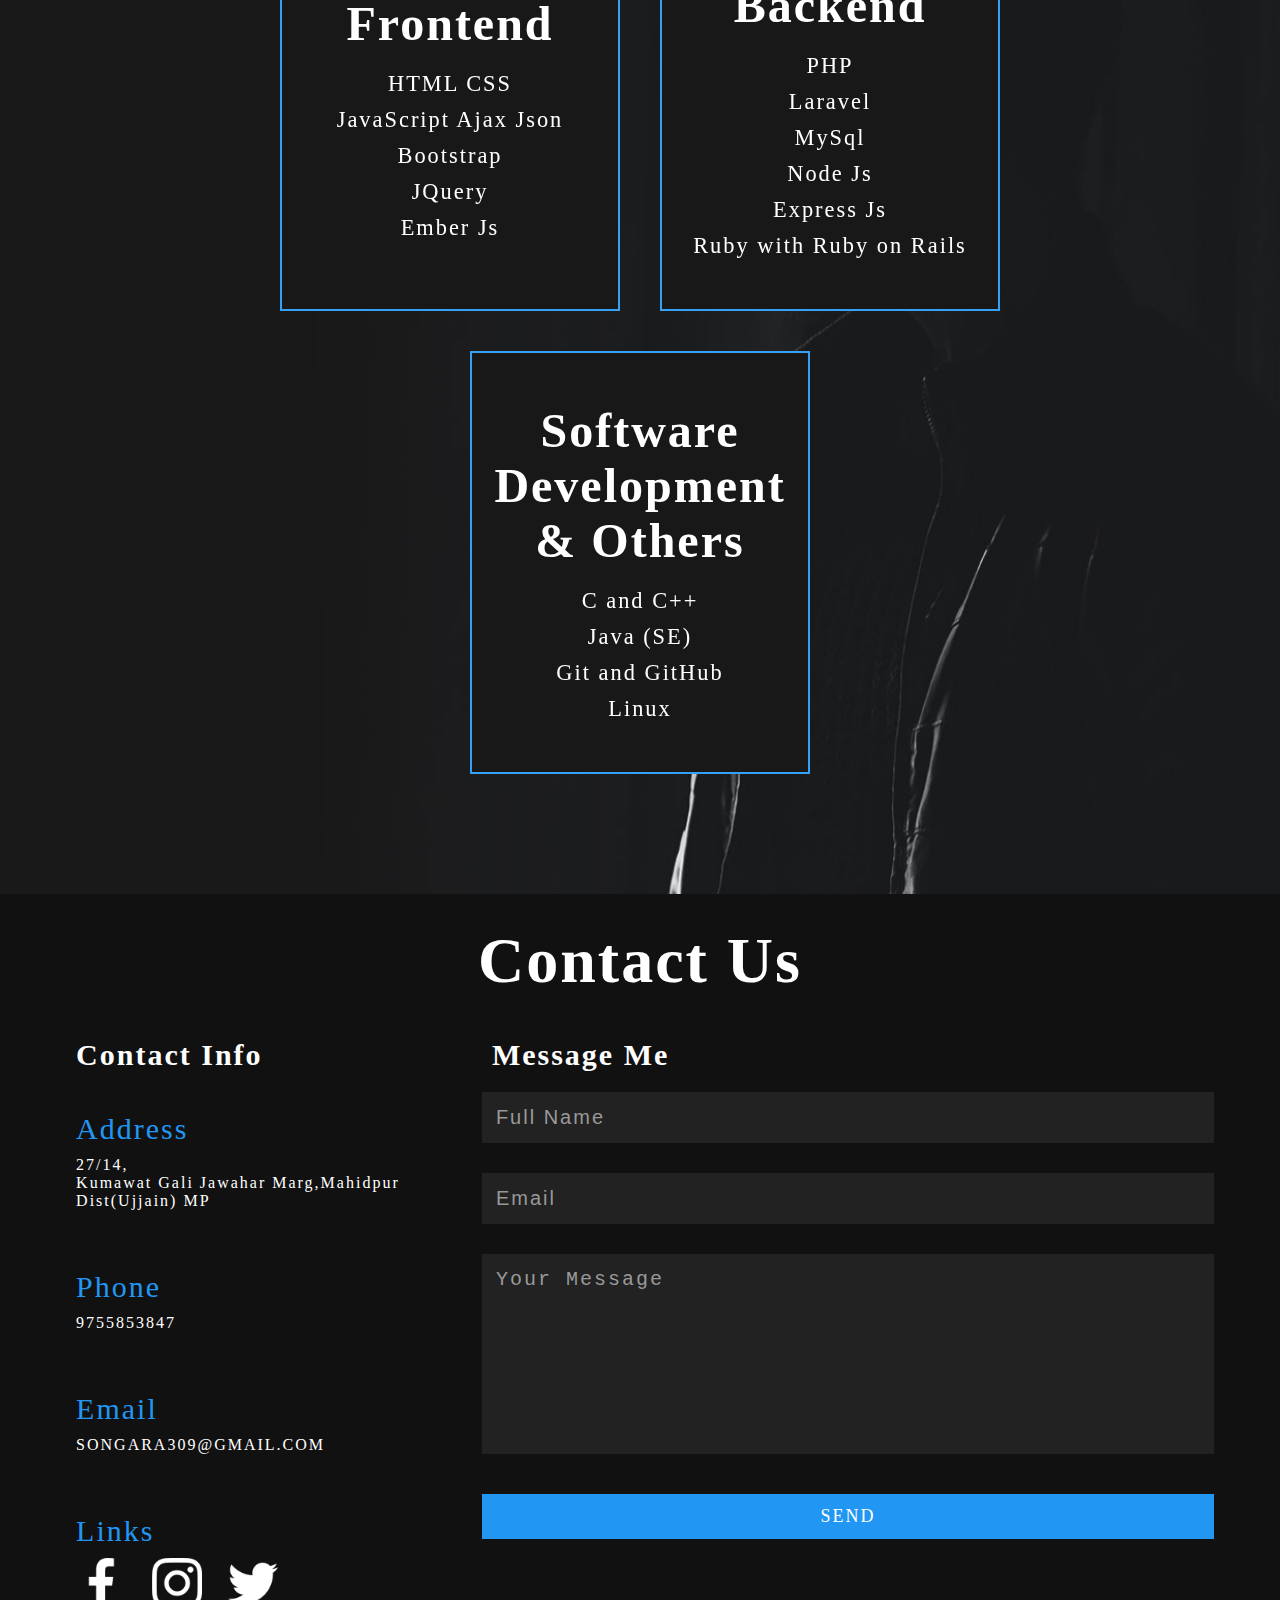
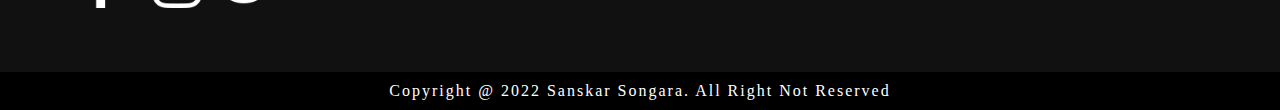
==== commit ca06acc4: "Digital Resume added and resume theme change" ====
--- a/index.html
+++ b/index.html
@@ -14,6 +14,7 @@
              <ul class="menu" id="menu"> 
                  <li><a href="index.html">Home</a></li>
                  <li><a href="#about">About</a></li>
+                 <li><a href="digital_resume.html">Resume</a></li>
                  <li><a href="#services">Services</a></li>
                  <li><a href="links.html">Documents</a></li>
                  <li><a href="#contact">Contact</a></li>
@@ -27,6 +28,7 @@
 
              <h3>I'm Full Stack Software and Web Developer.</h3>
              <a href="Resume/index.html" class="btn">My Resume</a>
+             <a href="digital_resume.html" class="btn">My Digital Resume</a>
          </div>
      </section>
     
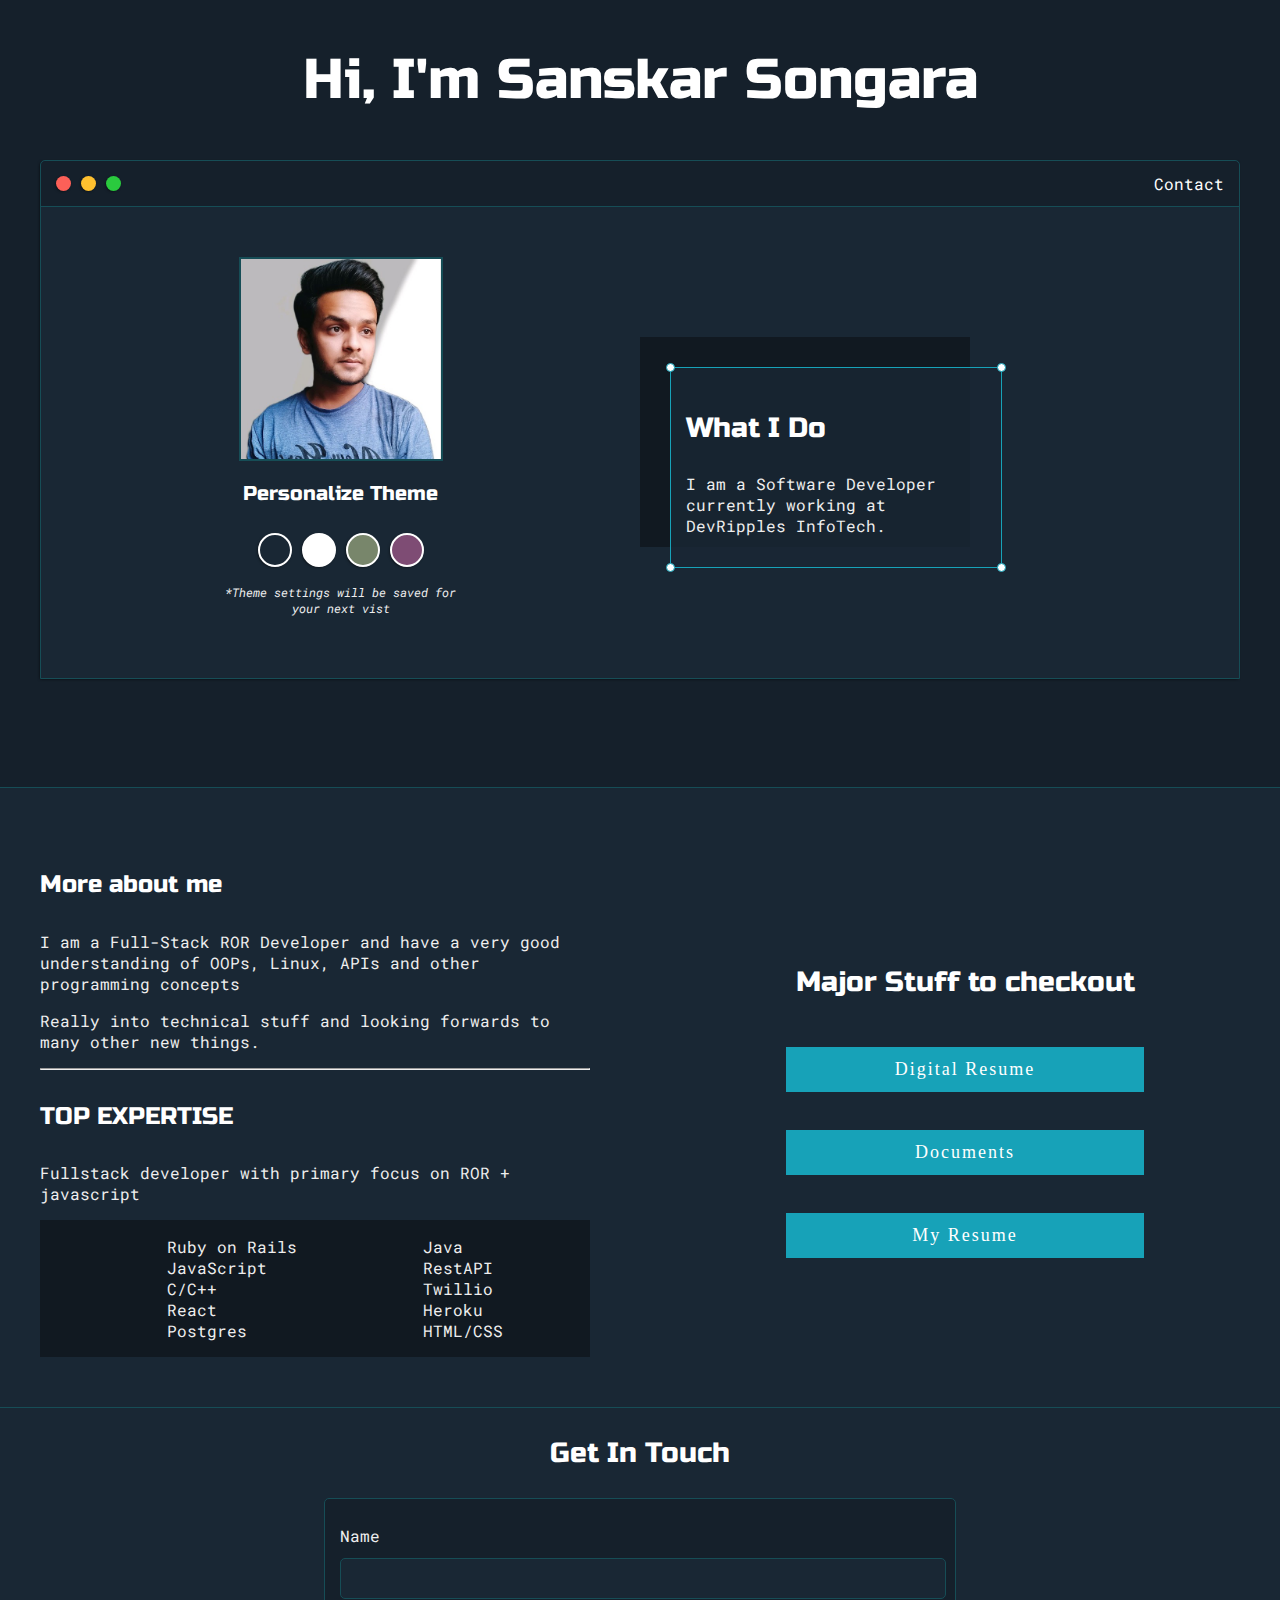
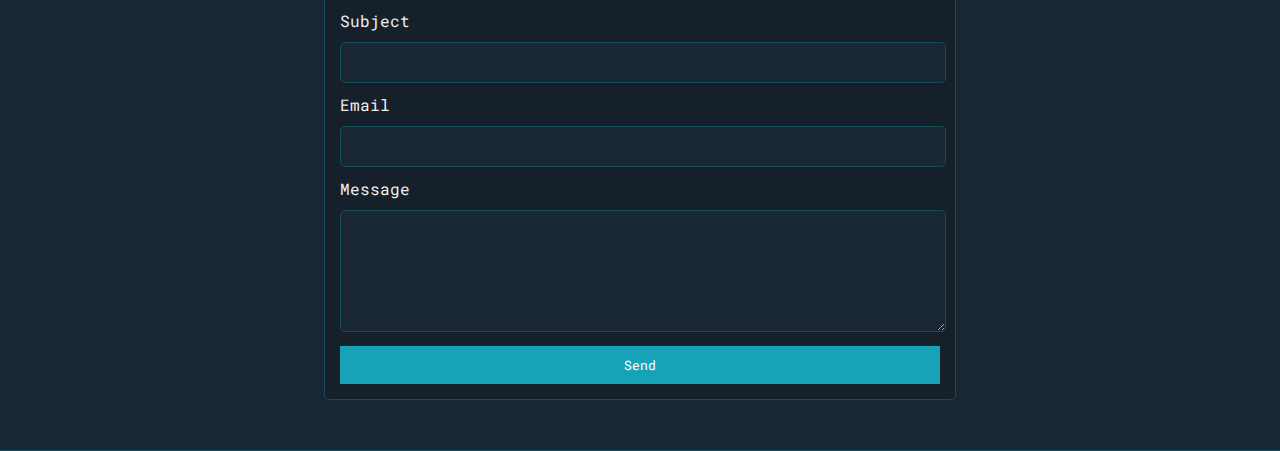
==== commit c54b4b2d: "main page design change" ====
--- a/index.html
+++ b/index.html
@@ -1,227 +1,161 @@
 <!DOCTYPE html>
-<html lang="en">
+<html>
 <head>
-    <meta charset="UTF-8">
-    <meta http-equiv="X-UA-Compatible" content="IE=edge">
-    <meta name="viewport" content="width=device-width, initial-scale=1.0">
-    <link rel="stylesheet" href="style.css">
-    <title>Sanskar | Personal Portolio</title>
+	<title>Sanskar Songara</title>
+
+
+	<meta name="viewport" content="width=device-width, initial-scale=1, maximum-scale=1, minimum-scale=1" />
+
+	<link href="https://fonts.googleapis.com/css2?family=Russo+One&display=swap" rel="stylesheet">
+
+	<link href="https://fonts.googleapis.com/css2?family=Roboto+Mono:wght@500&family=Russo+One&display=swap" rel="stylesheet">
+
+	<link rel="stylesheet" type="text/css" href="default.css">
+	<link id="theme-style" rel="stylesheet" type="text/css" href="">
 </head>
 <body>
-     <header>
-         <a href="#" class="logo">| PORTFOLIO |</a>
-         <div class="toggle" onclick="toggleMenu(this)"></div>
-             <ul class="menu" id="menu"> 
-                 <li><a href="index.html">Home</a></li>
-                 <li><a href="#about">About</a></li>
-                 <li><a href="digital_resume.html">Resume</a></li>
-                 <li><a href="#services">Services</a></li>
-                 <li><a href="links.html">Documents</a></li>
-                 <li><a href="#contact">Contact</a></li>
-                 <li><a href="#projects">Projects</a></li>
-             </ul>
-     </header>
 
-     <section class="banner" id="home">
-         <div class="textBx">
-             <h2>Hello, I'm<br><span>Sanskar.</span></h2>
-
-             <h3>I'm Full Stack Software and Web Developer.</h3>
-             <a href="Resume/index.html" class="btn">My Resume</a>
-             <a href="digital_resume.html" class="btn">My Digital Resume</a>
-         </div>
-     </section>
-    
-    <section class="about" id="about">
-        <div class="heading">
-            <h2>About Me</h2>            
-        </div>
-        <div class="content">
-            <div class="contenBx w50">
-                <h3>I'm a Full Stack Web and Software Developer</h3>
-                <p><br>Seeking a responsible &  challenging opportunity that would utilize &
-                    that would utilize & enhance my skill. Where I Can actively devote my abilities through dedicated hard work and
-                    the resources of the company to achieve combined growth. 
-                </p>
-                <br>
-                <br>
-                <h3>My Ablities</h3>
-                <p>
-                    <br>
-                    1.Have good level of persuasiveness and can work effectively in team.<br>
-                    2.Able to balance and prioritize multiple tasks.<br>
-                    3.Confidence and consistent in producing results.
-                </p>    
-            </div>
-           
-        </div>
-    </section>
-
-    <section class="services" id="services">
-        <div class="heading">
-            <h2>My Services</h2>
-            
-        </div>
-
-        <div class="content">
-            <div class="servicesBx">
-                <img src="img/icon1.png" alt="">
-                <h2>Web Developer</h2>
-                <p>Lorem ipsum, dolor sit amet consectetur adipisicing elit. Vel labore quidem quo laboriosam fuga molestias neque sint repellendus ullam quae odit voluptas consequuntur quibusdam itaque ea inventore repudiandae </p>
-            </div>
-            
-            <div class="servicesBx">
-                <img src="img/icon3.png" alt="">
-                <h2>Andorid App</h2>
-                <p>Lorem ipsum, dolor sit amet consectetur adipisicing elit. Vel labore quidem quo laboriosam fuga molestias neque sint repellendus ullam quae odit voluptas consequuntur quibusdam itaque ea inventore repudiandae </p>
-            </div>
-
-            <div class="servicesBx">
-                <img src="img/icon2.png" alt="">
-                <h2>Software Developer</h2>
-                <p>Lorem ipsum, dolor sit amet consectetur adipisicing elit. Vel labore quidem quo laboriosam fuga molestias neque sint repellendus ullam quae odit voluptas consequuntur quibusdam itaque ea inventore repudiandae </p>
-            </div>
-        </div>
-    </section>
-    
-    <section class="work" id="work">
-      <div class="heading">
-          <h2>My Skills</h1>
-      </div>
-    
-    <div class="content">
-        
-        <div class="workBx">
-            <h2>Frontend</h2>
-            <ul>
-                <li>HTML CSS</li>
-                <li>JavaScript Ajax Json</li>
-                <li>Bootstrap</li>
-                <li>JQuery</li>
-                <li>Ember Js</li>
-                <!-- <li>React Native</li> -->
-            </ul>
-        </div>
-        
-        <div class="workBx">
-            <h2>Backend</h2>
-            <ul>
-                <li>PHP</li>
-                <li>Laravel</li>
-                <li>MySql</li>
-                <li>Node Js</li>
-                <li>Express Js </li>
-                <li>Ruby with Ruby on Rails</li>
-            </ul>
-        </div>
-        
-        <div class="workBx">
-            <h2>Software Development & Others</h2>
-            <ul>
-                <li>C and C++</li>
-                <li>Java (SE)</li>
-                <li>Git and GitHub</li>
-                <li>Linux</li>
-            </ul>
-        </div>
-    </div>     
-    </section>
-    
-    <section class="contact" id="contact">
-        <div class="heading">
-            <h2>Contact Us</h2>
-        </div>
-        
-        <div class="content">
-            <div class="contactInfo">
-                <div class="conactInfoBx">
-                    <h3>Contact Info</h3>
-                    <div class="box">
-                        <div class="icon"></div>
-                        <div class="text">
-                            <h3>Address</h3>
-                            <p>27/14,<br> Kumawat Gali Jawahar Marg,Mahidpur<br> Dist(Ujjain) MP</p>
-                        </div>
-                    </div>
-                    <div class="box">
-                        <div class="icon"></div>
-                        <div class="text">
-                            <h3>Phone</h3>
-                            <p>9755853847</p>
-                        </div>
-                    </div>
-                    <div class="box">
-                        <div class="icon"></div>
-                        <div class="text">
-                            <h3>Email</h3>
-                            <p>SONGARA309@GMAIL.COM</p>
-                        </div>
-                    </div>
-                    <div class="box">
-                        <div class="icon"></div>
-                        <div class="text">
-                            <h3>Links</h3>
-                             <img src="img/facebook.png" alt="">
-                             <img src="img/instagram.png" alt="">
-                             <img src="img/twitter.png" alt="">
-                        </div>
-                    </div>
-                </div>                
-            </div>
-
-            <div class="formbx">
-                <form action="">
-                    <h3>Message Me</h3>
-                    <input type="text" placeholder="Full Name">
-                    <input type="email" placeholder="Email">
-                    <textarea placeholder="Your Message" ></textarea>
-                    <a href="#" class="btn">SEND</a>
-                </form>
-            </div>
-        </div>
-    </section>
-    
-
-   <div class="copyright">
-       <p>Copyright @ 2022 Sanskar Songara. All Right Not Reserved</p>
-   </div>
-
-</body>
-</html>
+	<section class="s1">
+		<div class="main-container">
+			<div class="greeting-wrapper">
+				<h1>Hi, I'm Sanskar Songara</h1>
+			</div>
 
 
-<script>
-    function toggleMenu(e)
-    {
-      
-      var menubar = document.getElementById("menu");
-      var menulist = document.querySelectorAll(".menu li a");
+			<div class="intro-wrapper">
+				<div class="nav-wrapper">
 
-      if(menubar.style.display=="block")
-      {  
-          menubar.style.display = "none";
-          e.style.backgroundImage = "url('img/menu.png')";
-        }
-        else
-        {
-            e.style.backgroundImage = "url('img/close.png')";
-            menubar.style.display = "block";
-            
-            for(let i=0; i<menulist.length;i++)
-            {
-                menulist[i].addEventListener("click",blockli,true);
-            }
-            
-        }
-        
-        function blockli()
-        {
-            menubar.style.display = "none";
-            e.style.backgroundImage = "url('img/menu.png')";
-        }
-    
-    }
-    
-    
-     
-</script>+					<!-- Link around dots-wrapper added after tutorial video -->
+					<a href="index.html">
+						<div class="dots-wrapper">
+							<div id="dot-1" class="browser-dot"></div>
+							<div id="dot-2" class="browser-dot"></div>
+							<div id="dot-3" class="browser-dot"></div>
+						</div>
+					</a>
+					
+
+					<ul id="navigation">
+						<li><a href="index.html#contact">Contact</a></li>
+
+					</ul>
+				</div>
+
+				<div class="left-column">
+					<img id="profile_pic" src="img/sanskar_songara.jpg">
+					<h5 style="text-align: center;line-height: 0;">Personalize Theme</h5>
+
+					<div id="theme-options-wrapper">
+						<div data-mode="blue" id="blue-mode" class="theme-dot"></div>
+						<div data-mode="light" id="light-mode" class="theme-dot"></div>
+						<div data-mode="green" id="green-mode" class="theme-dot"></div>
+						<div data-mode="purple" id="purple-mode" class="theme-dot"></div>
+					</div>
+
+					<p id="settings-note">*Theme settings will be saved for<br>your next vist</p>
+				</div>
+
+				<div class="right-column">
+
+					<div id="preview-shadow">
+						<div id="preview">
+							<div id="corner-tl" class="corner"></div>
+							<div id="corner-tr" class="corner"></div>
+							<h3>What I Do</h3>
+							<p>I am a Software Developer currently working at DevRipples InfoTech.</p>
+							<div id="corner-br" class="corner"></div>
+							<div id="corner-bl" class="corner"></div>
+						</div>
+					</div>
+				</div>
+			</div>
+		</div>
+		<br> <br> <br>
+		<br> <br> <br> 
+	</section>
+
+	<section class="s2">
+		<div class="main-container">
+
+			<div class="about-wrapper">
+				<div class="about-me">
+					<h4>More about me</h4>
+
+					<p>I am a Full-Stack ROR Developer and have a very good understanding of OOPs, Linux, APIs and other programming concepts
+					</p>
+
+					<p>Really into technical stuff and looking forwards to many other new things.</p>
+
+
+					<hr>
+
+					<h4>TOP EXPERTISE</h4>
+
+					<p>Fullstack developer with primary focus on ROR + javascript</p>
+
+					<div id="skills">
+						<ul>
+							<li>Ruby on Rails</li>
+							<li>JavaScript</li>
+							<li>C/C++</li>
+							<li>React</li>
+							<li>Postgres</li>
+						</ul>
+
+						<ul>
+							<li>Java</li>
+							<li>RestAPI</li>
+							<li>Twillio</li>
+							<li>Heroku</li>
+							<li>HTML/CSS</li>
+						</ul>
+
+					</div>
+
+				</div>
+
+				
+				<div class="social-links">
+					<!-- <img id="social_img" src="images/follow.jpg"> -->
+					<h3>Major Stuff to checkout</h3>
+					<div class="stuff">
+						<a href="digital_resume.html" class="btn">Digital Resume</a>
+						<br>
+						<a target="_blank" href="links.html" class="btn">Documents</a>
+						<br>
+						<a href="Resume/index.html" class="btn">My Resume</a>
+					</div>
+				</div>
+			</div>
+
+		</div>
+	</section>
+
+	<section class="s2">
+		<div class="main-container">
+			<a href=""></a>
+			<h3 style="text-align: center;">Get In Touch</h3>
+
+			<form id="contact-form">
+				<a name="contact"></a>
+
+				<label>Name</label>
+				<input class="input-field" type="text" name="name">
+
+				<label>Subject</label>
+				<input class="input-field" type="text" name="subject">
+
+				<label>Email</label>
+				<input class="input-field" type="text" name="email">
+
+				<label>Message</label>
+				<textarea class="input-field" name="message"></textarea>
+
+				<input id="submit-btn" type="submit" value="Send">
+			</form>
+		</div>
+	</section> 
+
+	<script type="text/javascript" src="script.js"></script>
+</body>
+</html>--- a/default.css
+++ b/default.css
@@ -0,0 +1,467 @@
+:root{
+	--mainColor:#15202B;
+	--secondaryColor:#192734;
+
+	--borderColor:#164D56;
+
+	--mainText:#fff;
+	--secondaryText:#eeeeee;
+
+	--themeDotBorder:#FFF;
+
+	--previewBg:rgb(25, 39, 52, 0.8);
+	--previewShadow:#111921;
+
+
+	--buttonColor:#17a2b8;
+
+	--stuffBoxColor: #17a2b8;
+	--stuffTextColor: white;
+	--stuffHoverColor: white;
+
+
+
+}
+
+
+.stuff{
+	display: grid;
+    padding: 0rem 6rem;
+}
+
+.btn
+{
+    position: relative;
+    background: var(--buttonColor);
+    color: var(--stuffTextColor);
+    text-decoration: none;
+    display: inline-block;
+    margin-top: 20px;
+    padding: 10px 10px;
+    font-size: 18px;
+    letter-spacing: 2px;
+    font-weight: 500;
+    border: 2px solid var(--buttonColor);
+}
+
+.btn:hover
+{
+    background: transparent;
+	color: var(--stuffHoverColor);
+}
+
+
+html, body{
+	padding: 0;
+	margin: 0;
+	scroll-behavior: smooth;
+}
+
+body *{
+	transition: 0.3s;
+}
+
+
+h1, h2, h3, h4, h5, h6, strong{
+	color: var(--mainText);
+	font-family: 'Russo One', sans-serif;
+	font-weight: 500;
+}
+
+p, li, span, label, input, textarea{
+	color: var(--secondaryText);
+	font-family: 'Roboto Mono', monospace;
+}
+
+a{
+	text-decoration: none;
+	color:#17a2b8;
+}
+
+ul{
+	list-style: none;
+}
+
+h1 { font-size: 56px;}
+h2 { font-size: 36px;}
+h3 { font-size: 28px;}
+h4 { font-size: 24px;}
+h5 { font-size: 20px;}
+h6 { font-size: 16px;}
+
+
+.s1{
+	background-color: var(--mainColor);
+	border-bottom:1px solid var(--borderColor);
+	overflow:auto;
+}
+
+.s2{
+	background-color: var(--secondaryColor);
+	border-bottom:1px solid var(--borderColor);
+	overflow:auto;
+}
+
+
+
+
+.main-container{
+	width: 1200px;
+	margin: 0 auto;
+}
+
+
+.greeting-wrapper{
+	display: grid;
+	text-align: center;
+	align-content: center;
+	min-height: 10em;
+
+}
+
+.intro-wrapper{
+	background-color: var(--secondaryColor);
+	border:1px solid var(--borderColor);
+	border-radius:5px 5px 0 0;
+
+
+	-webkit-box-shadow: -1px 1px 3px -1px rgba(0,0,0,0.75);
+	-moz-box-shadow: -1px 1px 3px -1px rgba(0,0,0,0.75);
+	box-shadow: -1px 1px 3px -1px rgba(0,0,0,0.75);
+
+	display: grid;
+	grid-template-columns: 1fr 1fr;
+	grid-template-areas: 
+		'nav-wrapper nav-wrapper'
+		'left-column right-column'
+	;
+}
+
+
+.nav-wrapper{
+	border-radius:5px 5px 0 0;
+	grid-area:nav-wrapper;
+	border-bottom: 1px solid var(--borderColor);
+	display: flex;
+	justify-content: space-between;
+	align-items: center;
+	background-color: var(--mainColor);
+}
+
+#navigation a{
+	color:var(--mainText);
+}
+
+
+#navigation{
+	margin:0;
+	padding: 10px;
+}
+
+#navigation li{
+	display: inline-block;
+	margin-right: 5px;
+	margin-left:5px;
+}
+
+.dots-wrapper{
+	display: flex;
+	padding: 10px;
+}
+
+#dot-1{
+	background-color:  #FC6058;
+}
+
+#dot-2{
+	background-color:  #FEC02F;
+}
+
+#dot-3{
+	background-color:  #2ACA3E;
+}
+
+.browser-dot{
+	background-color: black;
+	height: 15px;
+	width: 15px;
+	border-radius: 50%;
+	margin: 5px;
+
+	-webkit-box-shadow: -1px 1px 3px -1px rgba(0,0,0,0.75);
+	-moz-box-shadow: -1px 1px 3px -1px rgba(0,0,0,0.75);
+	box-shadow: -1px 1px 3px -1px rgba(0,0,0,0.75);
+
+}
+
+
+.left-column{
+	grid-area: left-column;
+	padding-top:50px;
+	padding-bottom: 50px;
+}
+
+#profile_pic{
+	display: block;
+	margin:0 auto;
+
+	height: 200px;
+	width: 200px;
+	object-fit: cover;
+	border:2px solid var(--borderColor);
+}
+
+
+#theme-options-wrapper{
+	display: flex;
+	justify-content: center;
+}
+
+.theme-dot{
+	height: 30px;
+	width: 30px;
+	background-color: black;
+	border-radius: 50%;
+
+	margin: 5px;
+	border:2px solid var(--themeDotBorder);
+
+	-webkit-box-shadow: -1px 1px 3px -1px rgba(0,0,0,0.75);
+	-moz-box-shadow: -1px 1px 3px -1px rgba(0,0,0,0.75);
+	box-shadow: -1px 1px 3px -1px rgba(0,0,0,0.75);
+
+	cursor: pointer;
+}
+
+
+.theme-dot:hover{
+	border-width: 5px;
+}
+
+
+#light-mode{
+	background-color: #fff;
+}
+
+#blue-mode{
+	background-color: #192734;
+}
+
+#green-mode{
+	background-color: #78866b;
+}
+
+#purple-mode{
+	background-color: #7E4C74;
+}
+
+#settings-note{
+	font-size: 12px;
+	font-style: italic;
+	text-align: center;
+}
+
+.right-column{
+	grid-area: right-column;
+	display: grid;
+	align-content: center;
+
+	padding-top: 50px;
+	padding-bottom: 50px;
+}
+
+
+#preview-shadow{
+	background-color: var(--previewShadow);
+	max-width: 300px;
+	height: 180px;
+	padding-left: 30px;
+	padding-top: 30px;
+}
+
+#preview{
+	width: 300px;
+	border:1.5px solid #17a2b8;
+	background-color: var(--previewBg);
+	padding:15px;
+	position: relative;
+}
+
+.corner{
+	width:7px;
+	height: 7px;
+	border-radius: 50%;
+	border:1.5px solid #17a2b8;
+	background-color: #fff;
+	position: absolute;
+}
+
+#corner-tl{
+	top:-5px;
+	left: -5px
+}
+
+#corner-tr{
+	top:-5px;
+	right: -5px
+}
+
+
+#corner-br{
+	bottom:-5px;
+	right: -5px
+}
+
+
+#corner-bl{
+	bottom:-5px;
+	left: -5px
+}
+
+.about-wrapper{
+	display: grid;
+	grid-template-columns: repeat(auto-fit, minmax(320px, 1fr));
+	padding-bottom: 50px;
+	padding-top: 50px;
+	gap:100px;
+}
+
+
+#skills{
+	display: flex;
+	justify-content: space-evenly;
+	background-color: var(--previewShadow);
+}
+
+.social-links{
+	display: grid;
+	align-content: center;
+	text-align: center;
+}
+
+#social_img{
+	width: 100%;
+}
+
+
+.post-wrapper{
+	display: grid;
+	grid-template-columns: repeat(auto-fit, 320px);
+	gap:20px;
+	justify-content: center;
+	padding-bottom: 50px;
+}
+
+.post{
+	border:1px solid var(--borderColor);
+	-webkit-box-shadow: -2px 7px 21px -9px rgba(0,0,0,0.75);
+	-moz-box-shadow: -2px 7px 21px -9px rgba(0,0,0,0.75);
+	box-shadow: -2px 7px 21px -9px rgba(0,0,0,0.75);
+}
+
+.thumbnail{
+	display: block;
+	width: 100%;
+	height:180px;
+	object-fit: cover;
+}
+
+.post-preview{
+	background-color: #fff;
+	padding:15px;
+}
+
+.post-title{
+	color:black;
+	margin: 0;
+}
+
+.post-intro{
+	color:#4b5156;
+	font-size: 14px;
+}
+
+
+#contact-form{
+	display: block;
+	max-width: 600px;
+	margin: 0 auto;
+	border: 1px solid var(--borderColor);
+	padding: 15px;
+	border-radius: 5px;
+	background-color: var(--mainColor);
+	margin-bottom: 50px;
+
+}
+
+#contact-form label{
+	line-height: 2.7em;
+}
+
+#contact-form textarea{
+	min-height: 100px;
+	font-size: 14px;
+}
+
+
+.input-field{
+	width: 100%;
+	padding-top: 10px;
+	padding-bottom:10px; 
+	background-color: var(--secondaryColor);
+	border-radius: 5px;
+	border:1px solid var(--borderColor);
+	font-size: 14px;
+}
+
+
+#submit-btn{
+	margin-top: 10px;
+	width: 100%;
+	padding-top: 10px;
+	padding-bottom:10px; 
+	color: #fff;
+	background-color: var(--buttonColor);
+	border:none;
+}
+
+
+@media screen and (max-width: 1200px){
+	.main-container{
+		width: 95%;
+	}
+}
+
+@media screen and (max-width: 800px){
+	.intro-wrapper{
+		grid-template-columns: 1fr;
+		grid-template-areas: 
+			'nav-wrapper'
+			'left-column'
+			'right-column'
+		;
+	}
+
+	.right-column{
+		justify-content: center;
+	}
+
+}
+
+@media screen and (max-width: 400px){
+	#preview-shadow{
+		max-width: 280px;
+		height: 180px;
+		padding-left: 10px;
+		padding-top: 10px;
+	}
+
+	#preview{
+		width: 280px;
+
+	}
+
+}
+
+
+
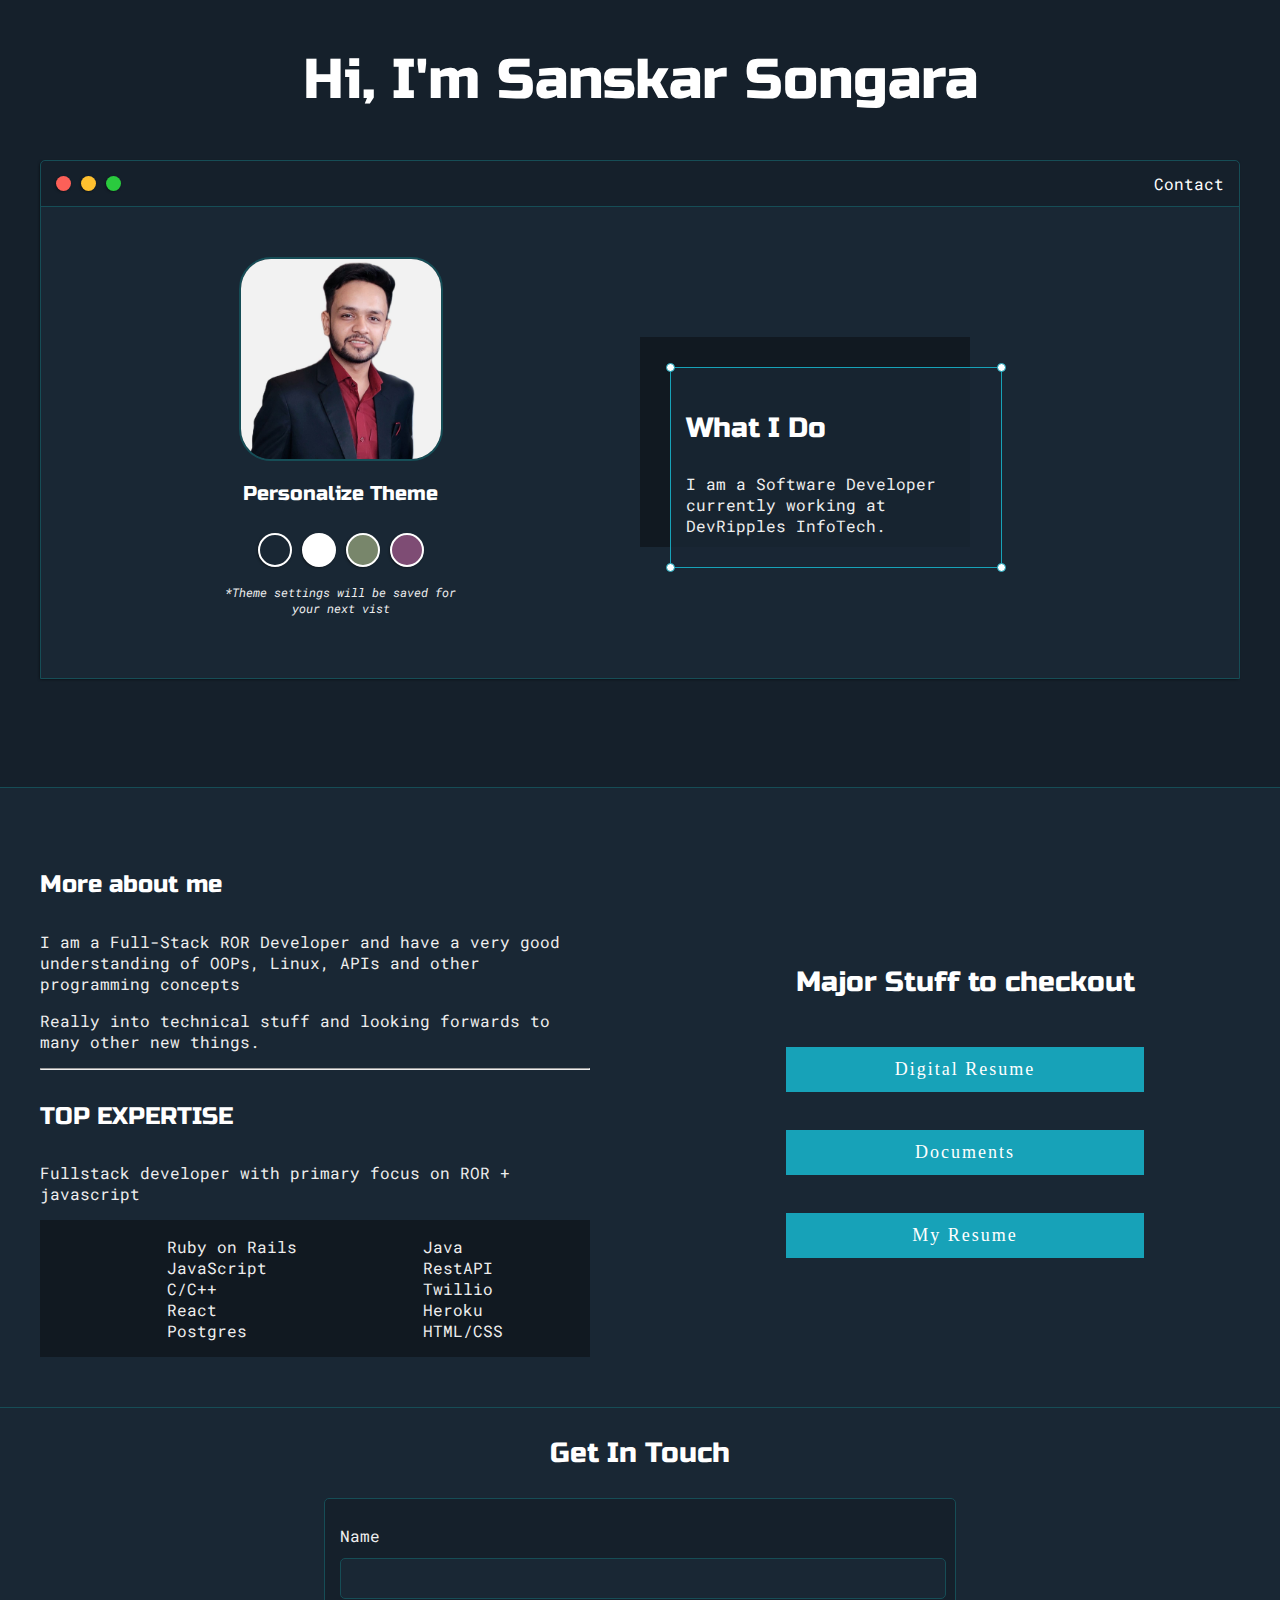
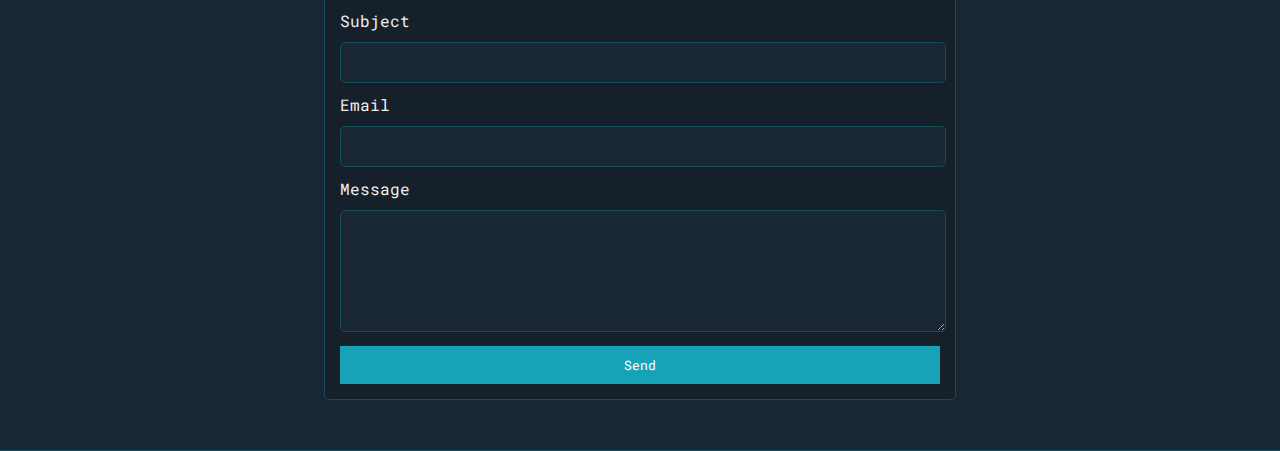
==== commit 06a034d0: "Feature: New images and links added" ====
--- a/index.html
+++ b/index.html
@@ -42,7 +42,7 @@
 				</div>
 
 				<div class="left-column">
-					<img id="profile_pic" src="img/sanskar_songara.jpg">
+					<img id="profile_pic" src="img/sanskar_songara2.jpg">
 					<h5 style="text-align: center;line-height: 0;">Personalize Theme</h5>
 
 					<div id="theme-options-wrapper">
--- a/default.css
+++ b/default.css
@@ -209,6 +209,7 @@
 	width: 200px;
 	object-fit: cover;
 	border:2px solid var(--borderColor);
+	border-radius: 2rem;
 }
 
 
@@ -281,7 +282,7 @@
 
 #preview{
 	width: 300px;
-	border:1.5px solid #17a2b8;
+	border:1.5px solid var(--buttonColor);
 	background-color: var(--previewBg);
 	padding:15px;
 	position: relative;
@@ -291,7 +292,7 @@
 	width:7px;
 	height: 7px;
 	border-radius: 50%;
-	border:1.5px solid #17a2b8;
+	border:1.5px solid var(--buttonColor);
 	background-color: #fff;
 	position: absolute;
 }
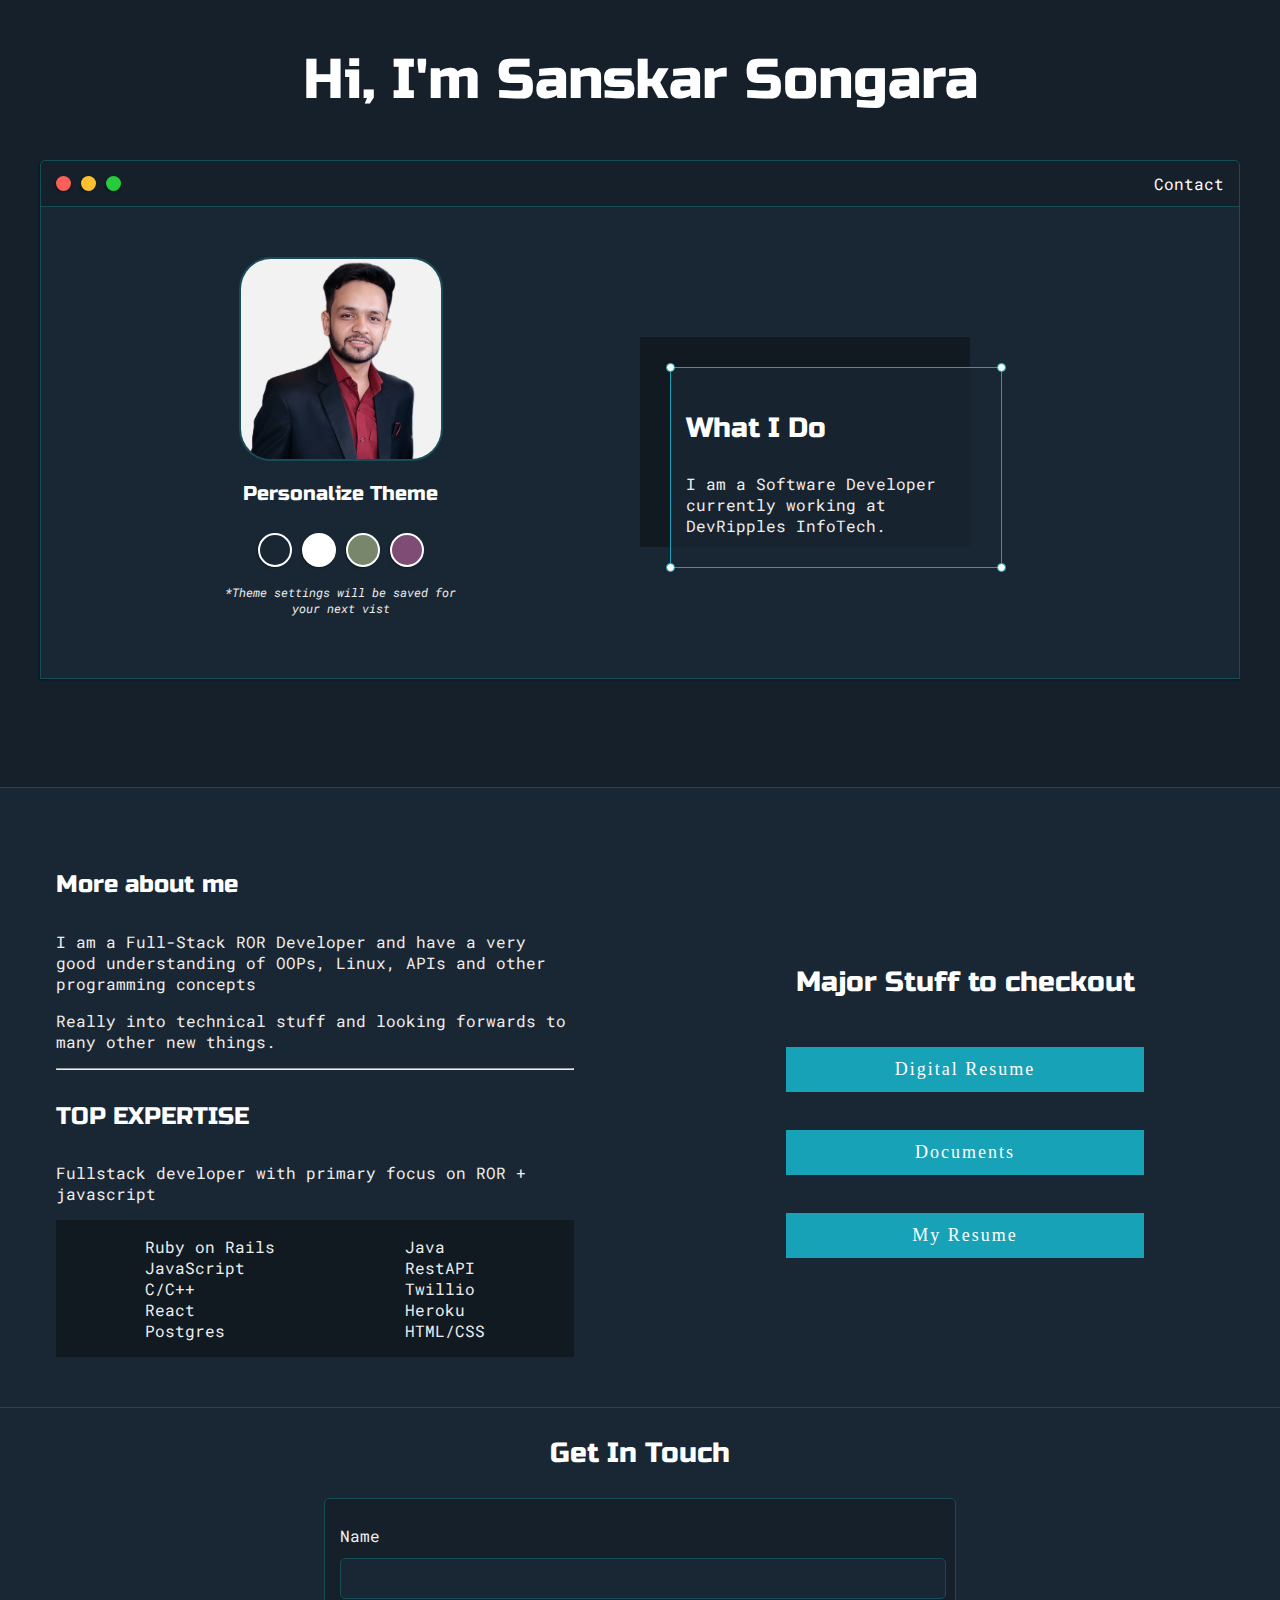
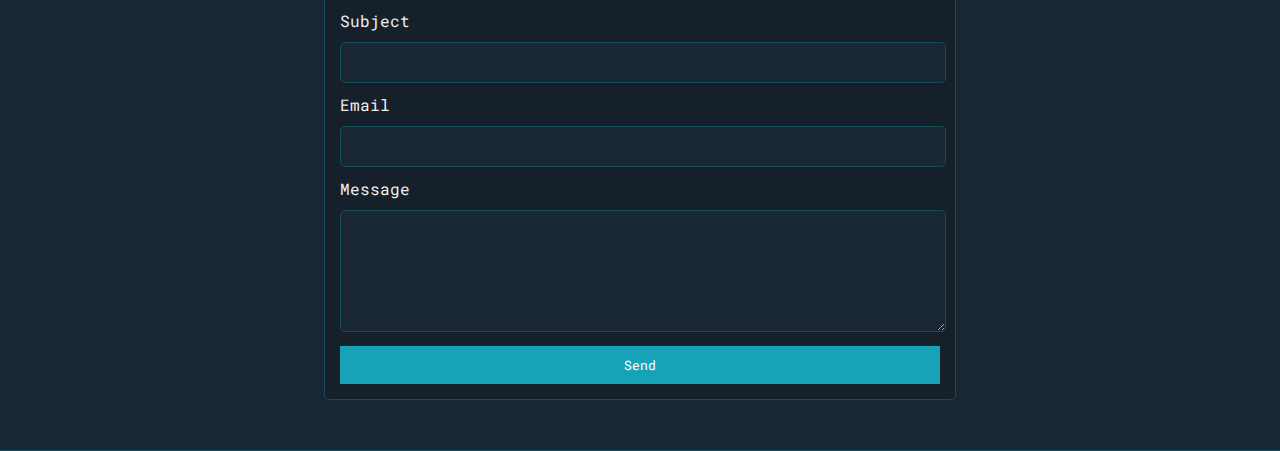
==== commit 219c87cc: "CSS changes" ====
--- a/index.html
+++ b/index.html
@@ -55,7 +55,7 @@
 					<p id="settings-note">*Theme settings will be saved for<br>your next vist</p>
 				</div>
 
-				<div class="right-column">
+				<div class="right-column" style="margin-right: 3rem;">
 
 					<div id="preview-shadow">
 						<div id="preview">
@@ -94,7 +94,7 @@
 					<p>Fullstack developer with primary focus on ROR + javascript</p>
 
 					<div id="skills">
-						<ul>
+						<ul style="padding-left: 0rem;">
 							<li>Ruby on Rails</li>
 							<li>JavaScript</li>
 							<li>C/C++</li>
--- a/default.css
+++ b/default.css
@@ -327,6 +327,11 @@
 	gap:100px;
 }
 
+.about-me{
+	margin-left: 1rem;
+	margin-right: 1rem;
+}
+
 
 #skills{
 	display: flex;
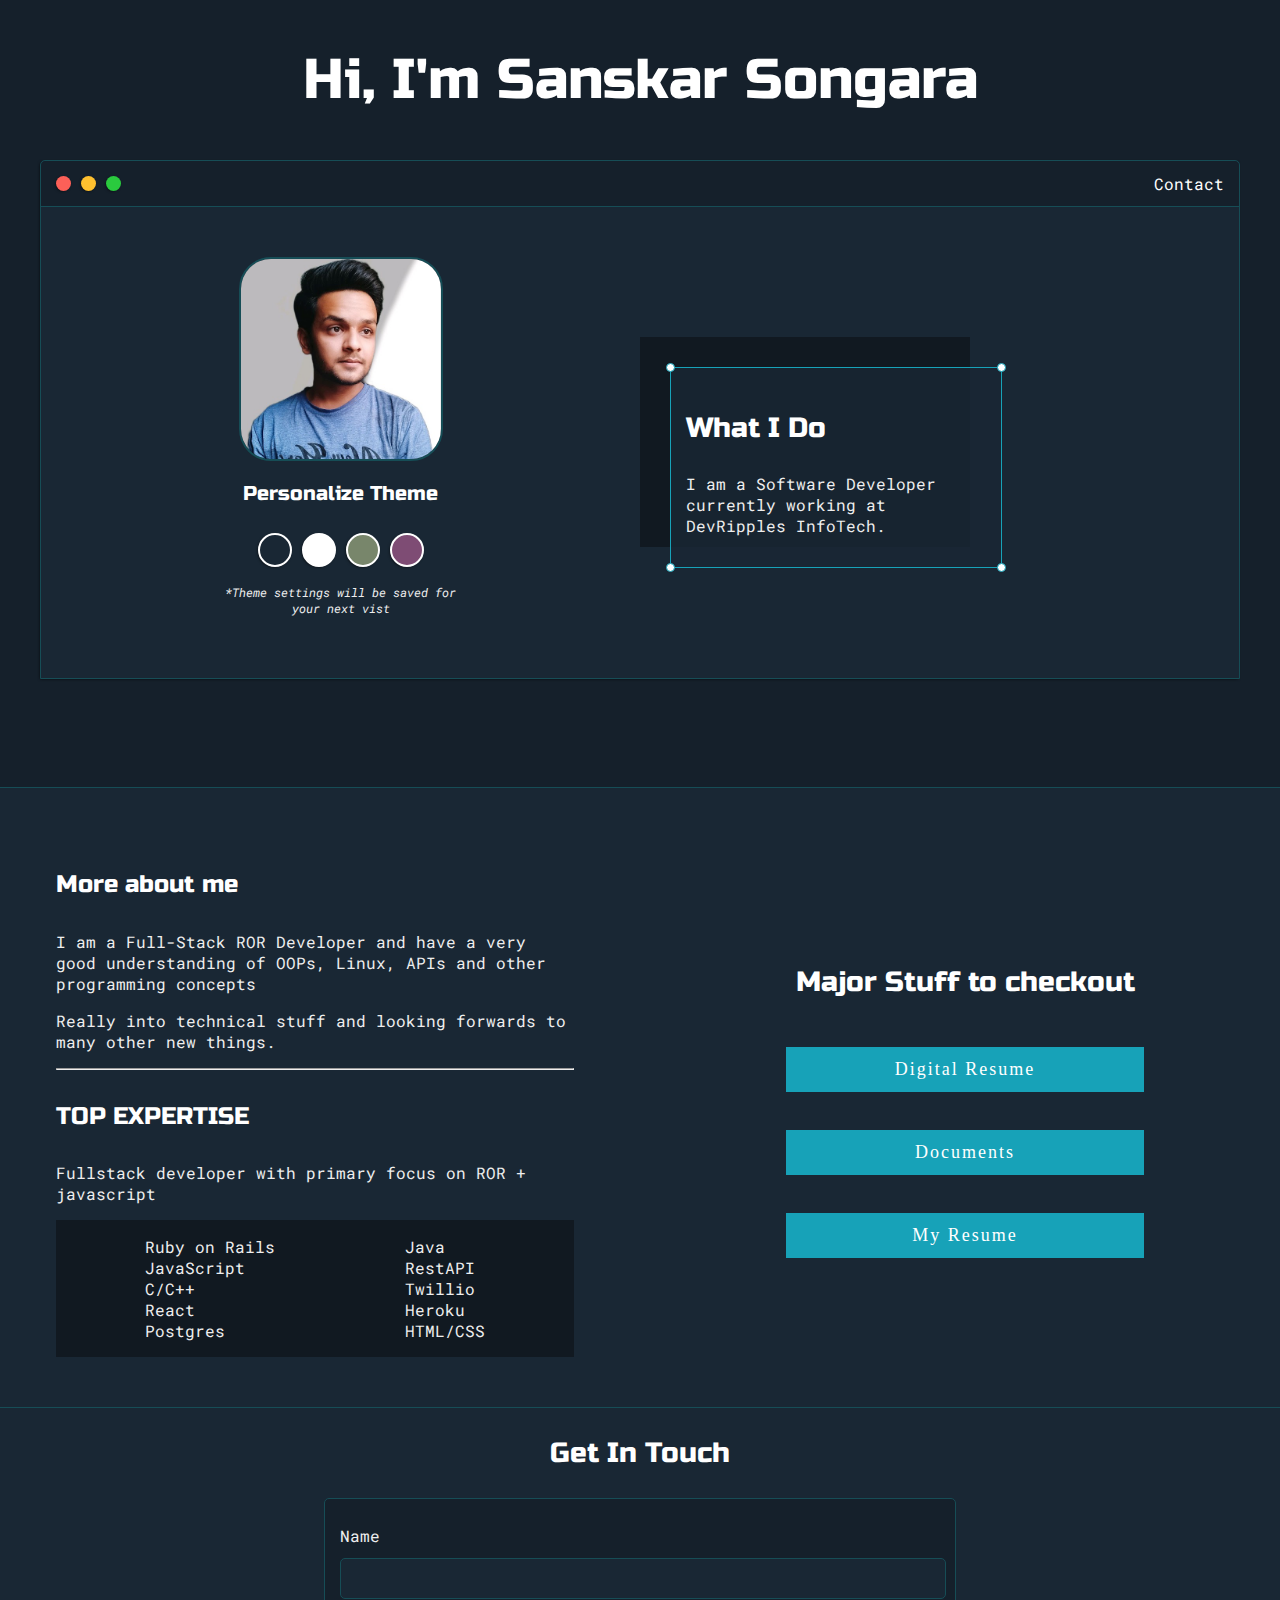
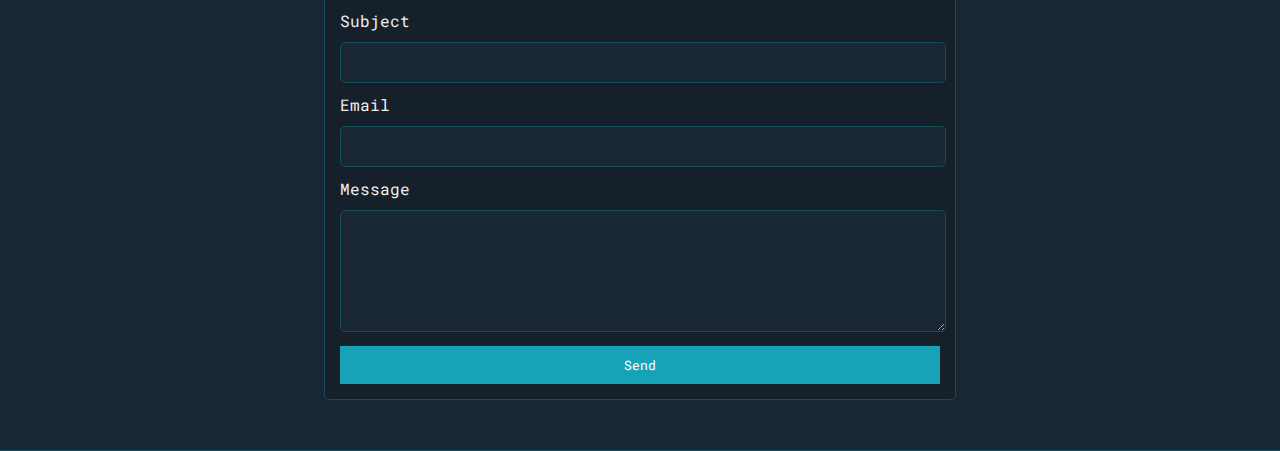
==== commit 89f183b4: "Fix: Minor changes" ====
--- a/index.html
+++ b/index.html
@@ -42,7 +42,7 @@
 				</div>
 
 				<div class="left-column">
-					<img id="profile_pic" src="img/sanskar_songara2.jpg">
+					<img id="profile_pic" src="img/sanskar_songara.jpg">
 					<h5 style="text-align: center;line-height: 0;">Personalize Theme</h5>
 
 					<div id="theme-options-wrapper">
